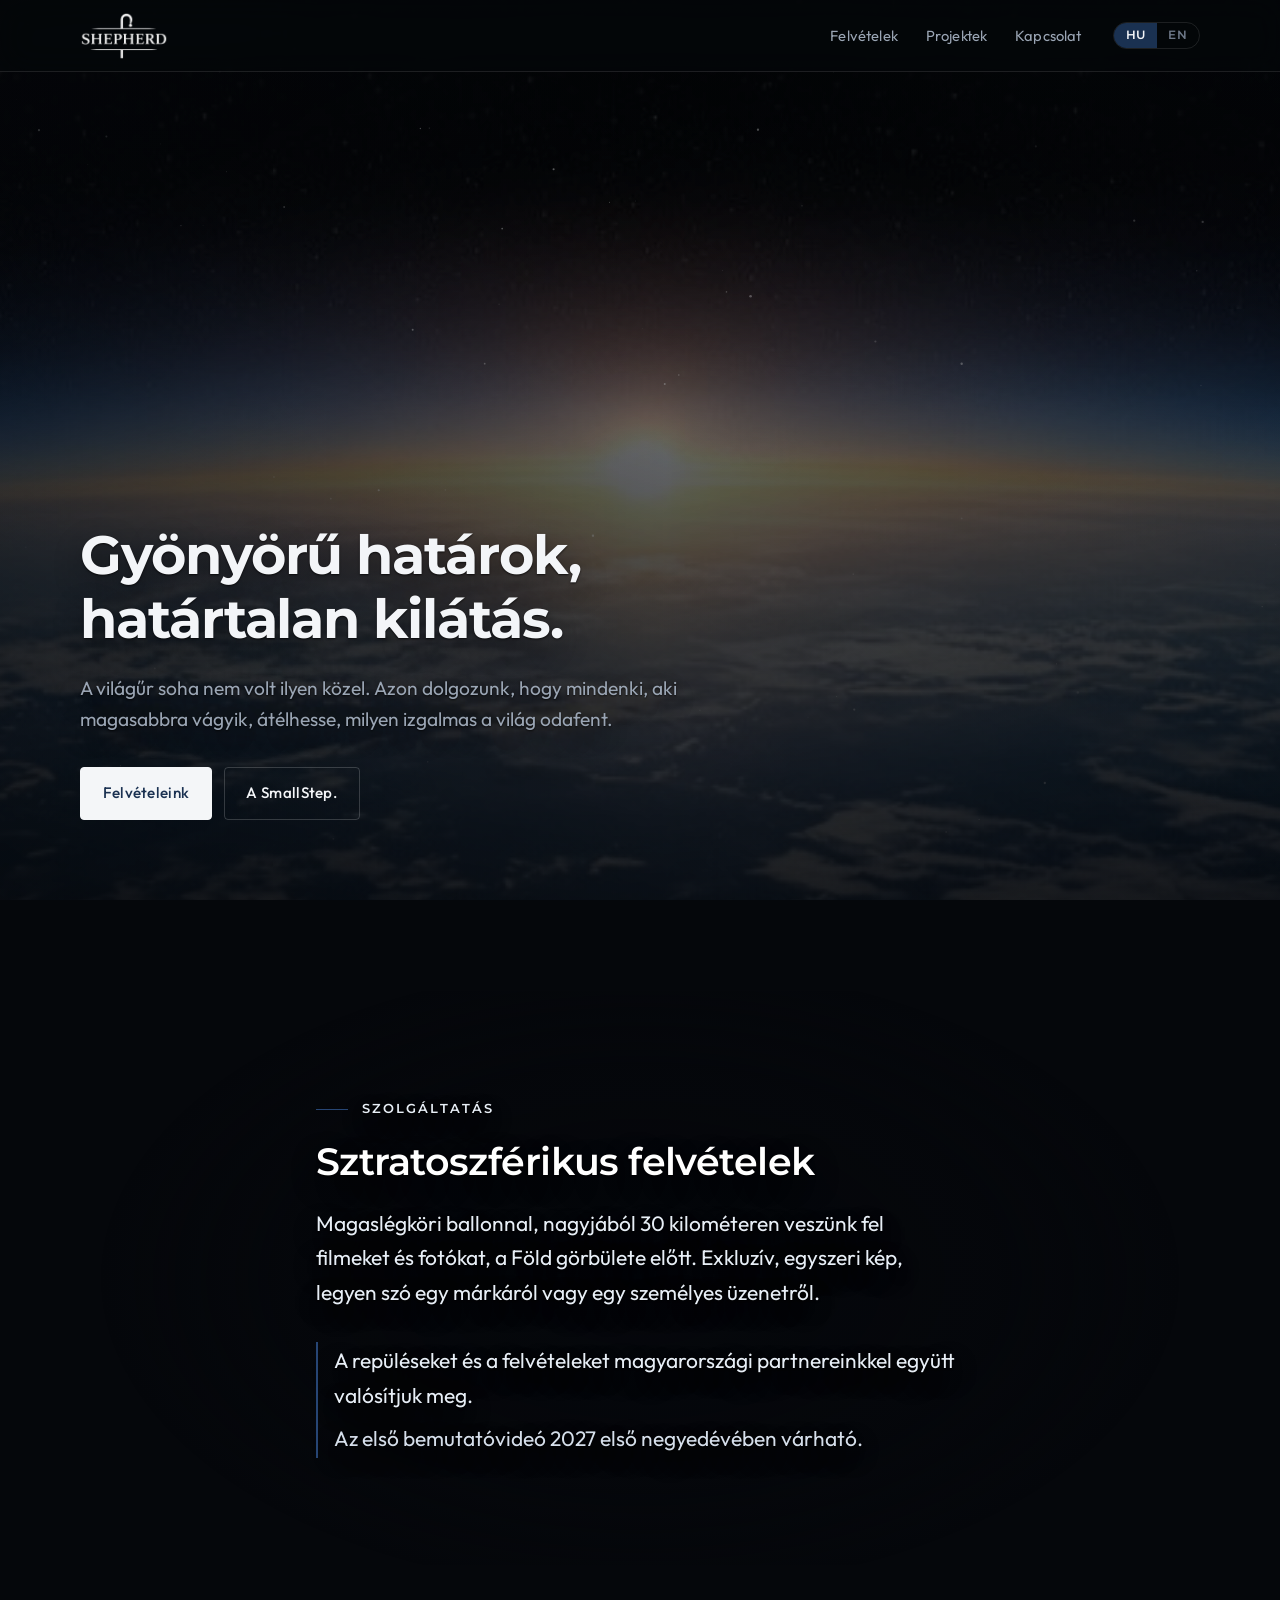
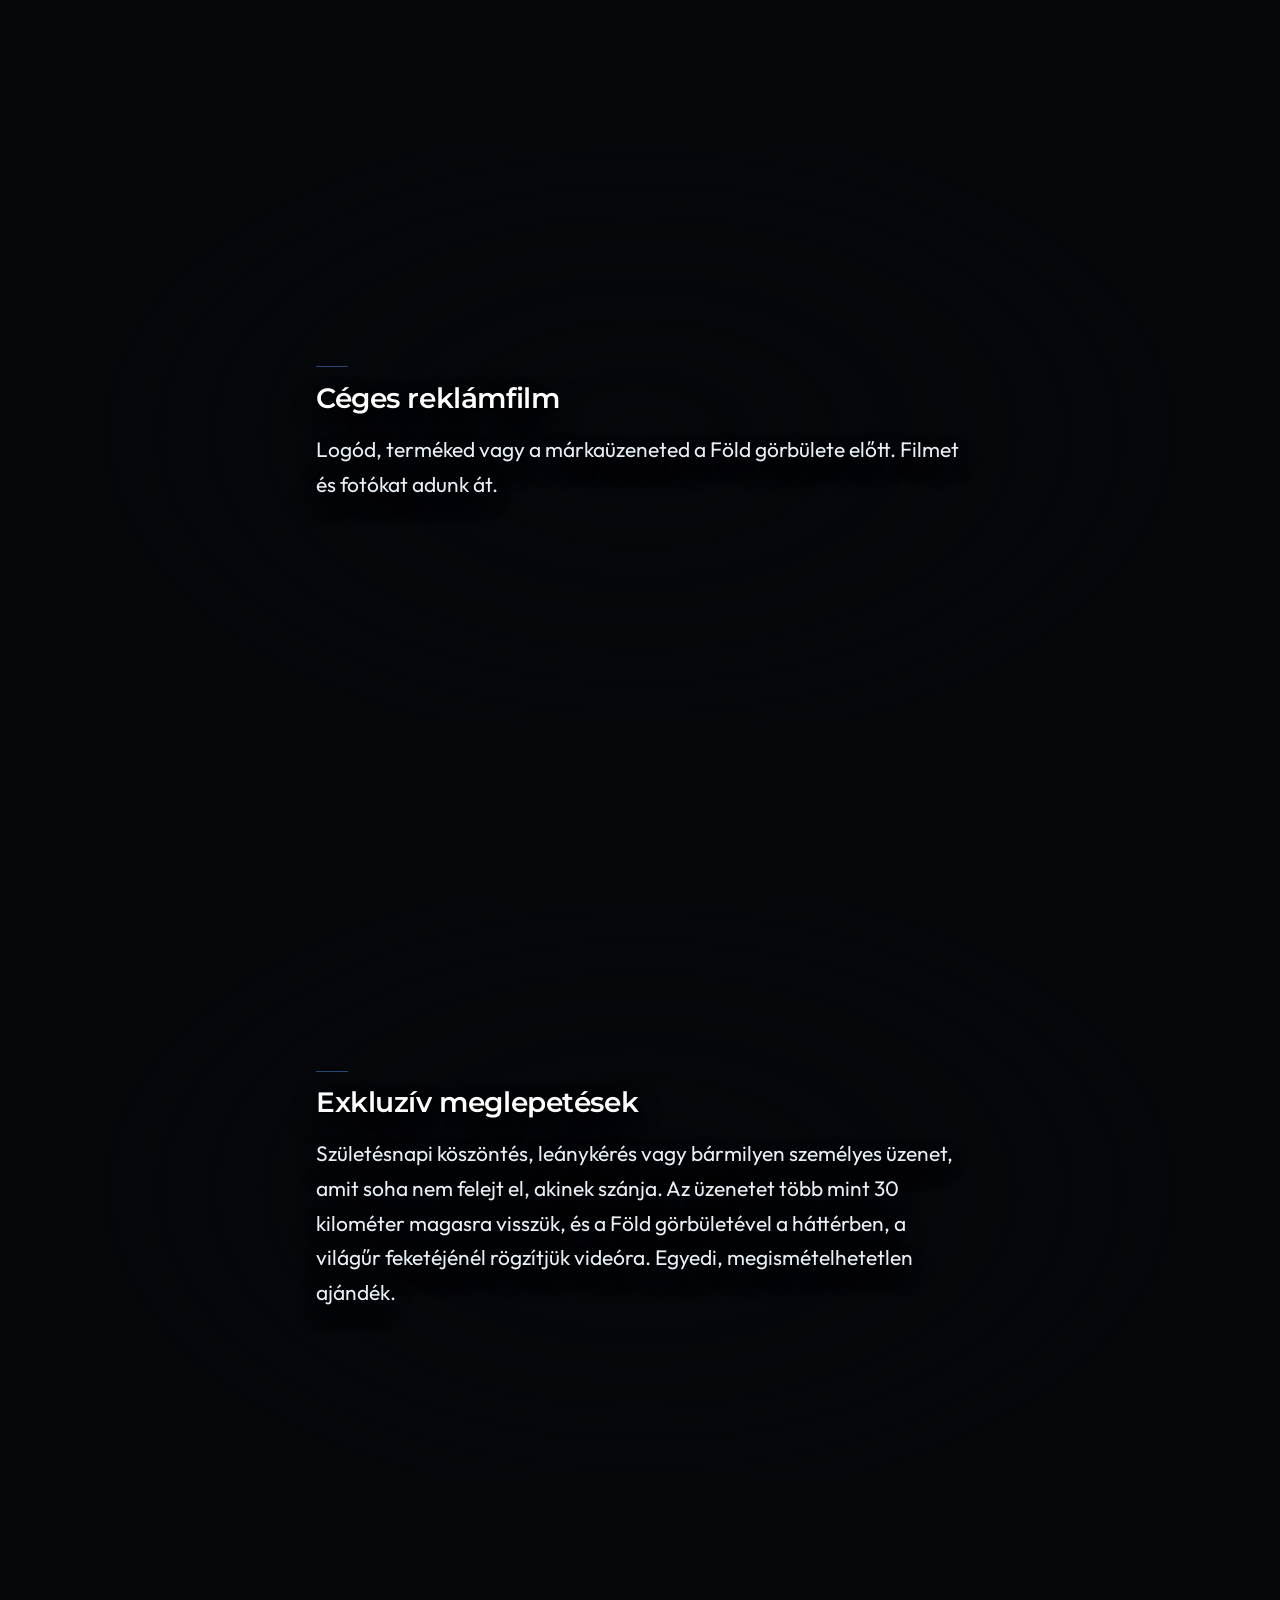
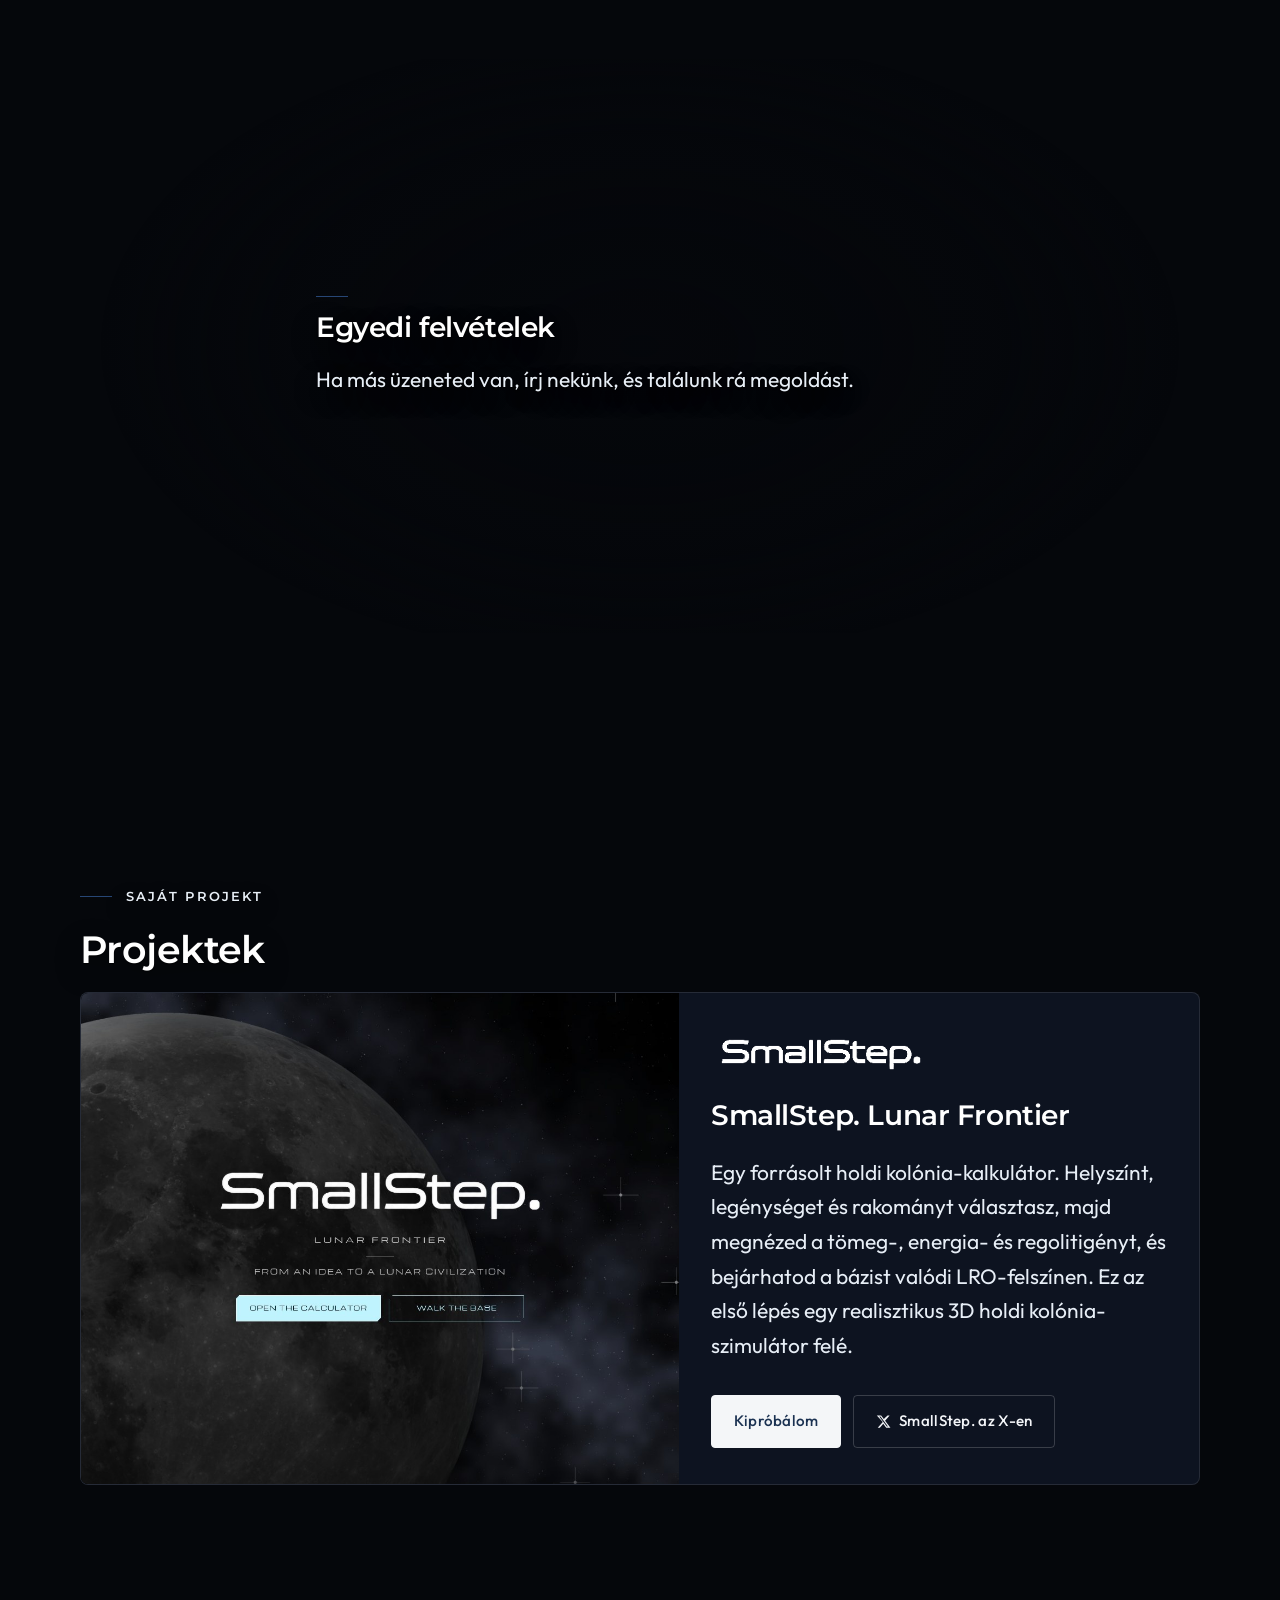
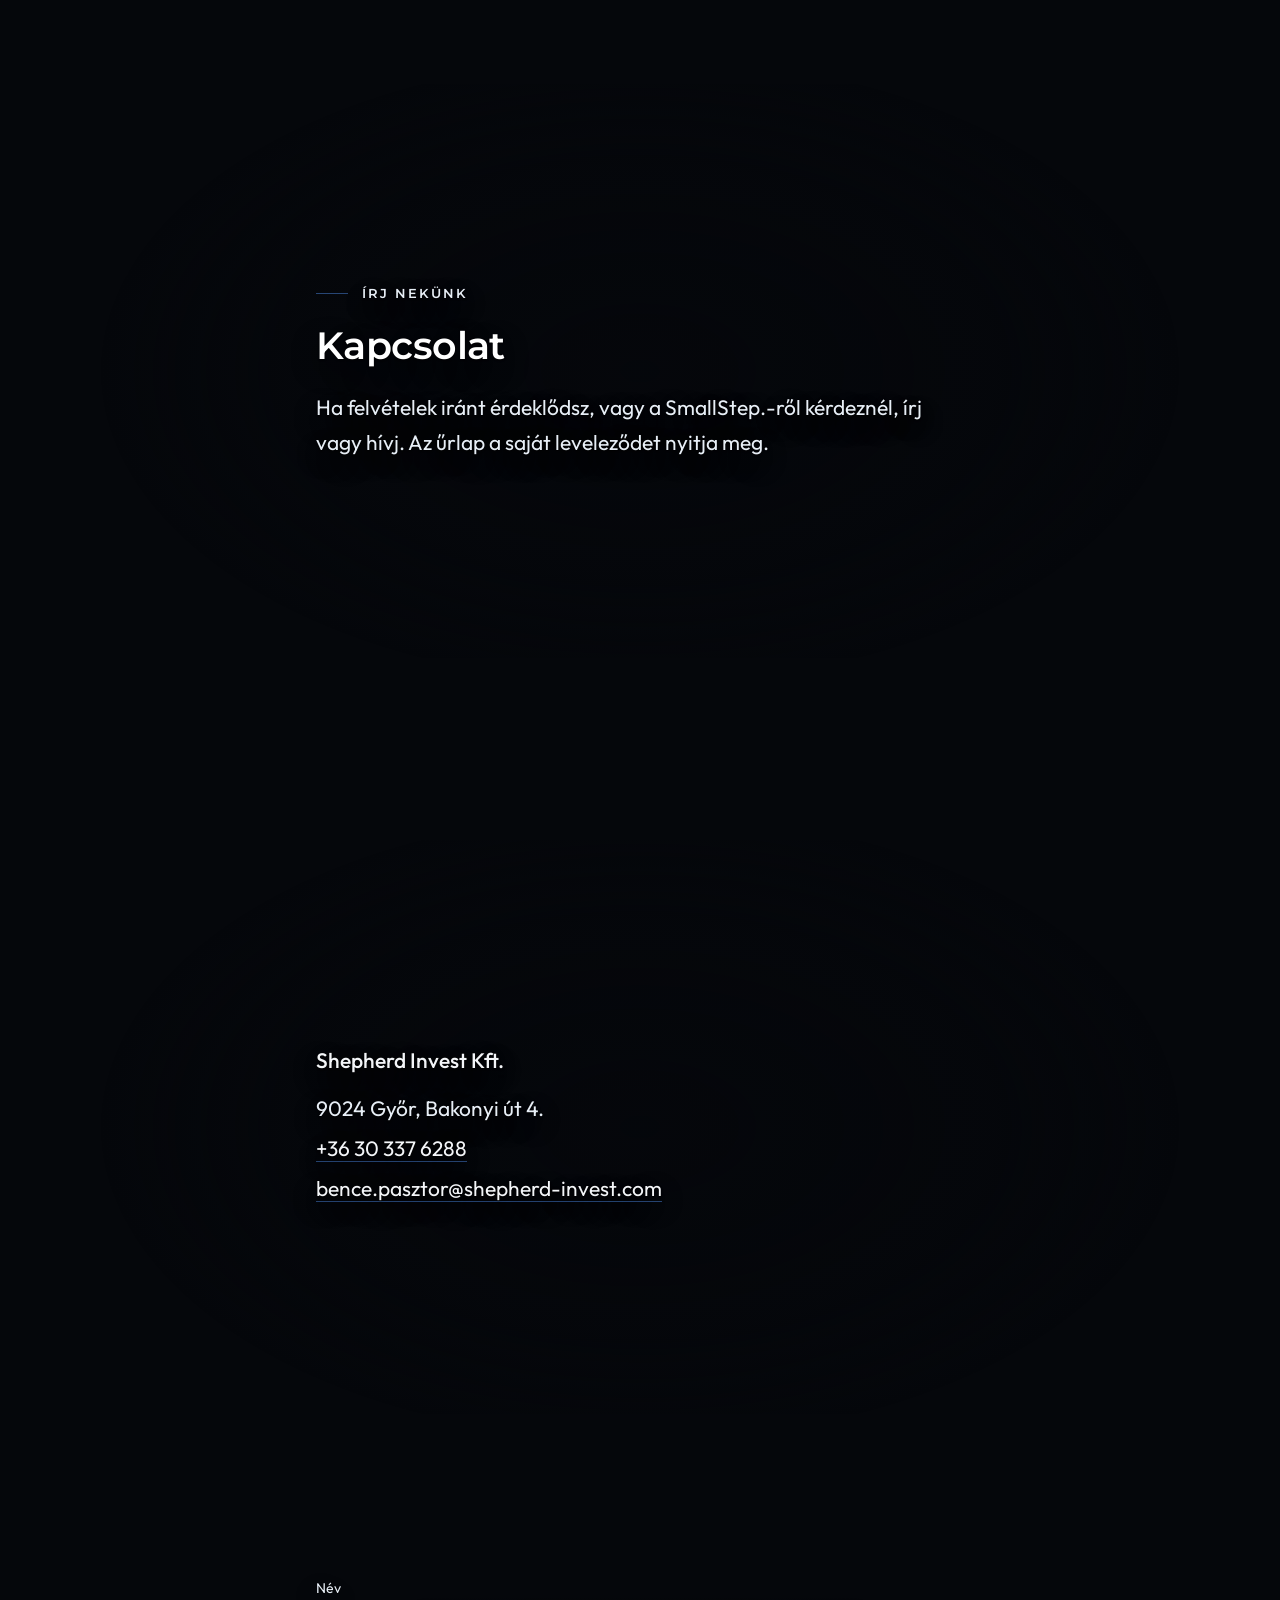
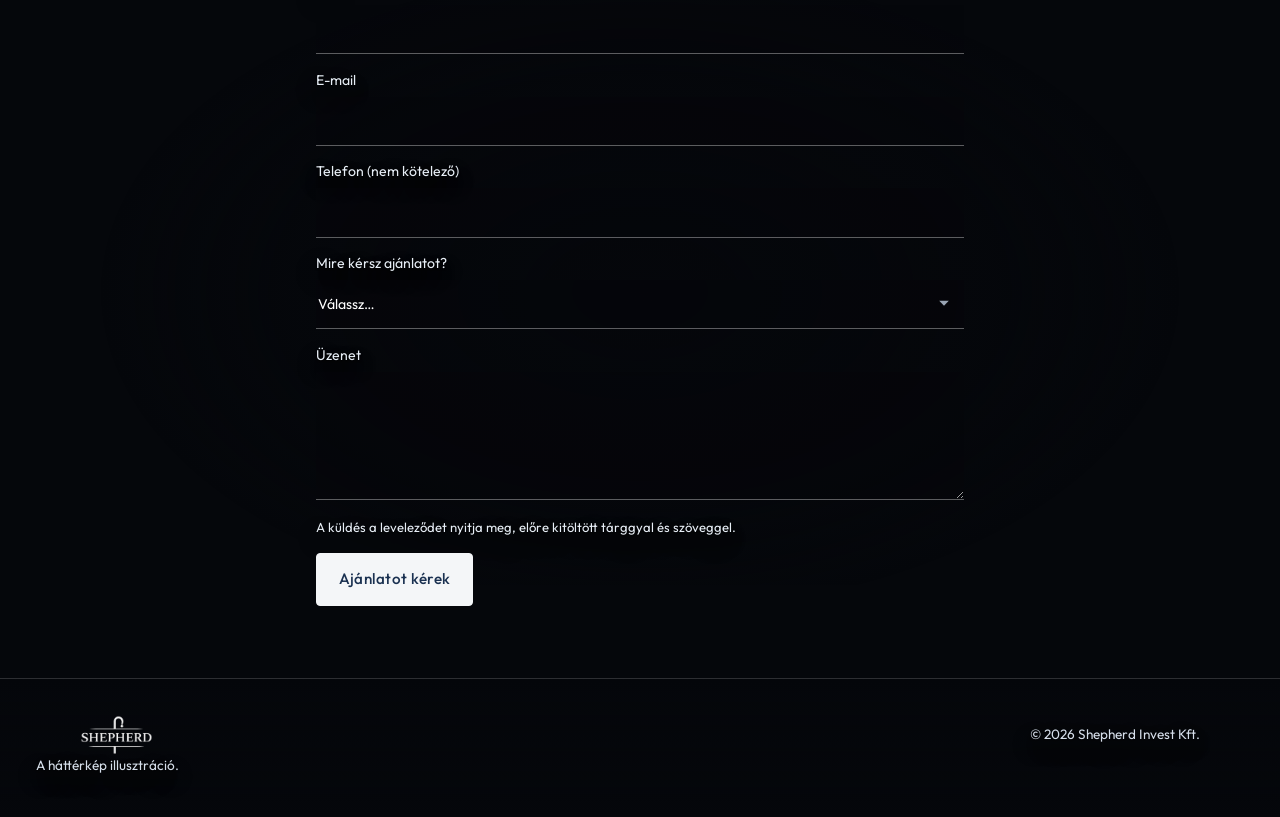
==== index.html @ 94419eb8 "Stack desktop sections as full-screen text blocks. Wide screens use one column, larger type, and a t" ====
<!DOCTYPE html>
<html lang="hu">
<head>
  <meta charset="utf-8">
  <meta name="viewport" content="width=device-width, initial-scale=1">
  <title>Shepherd Invest | Sztratoszférikus felvételek és holdi projektek</title>
  <meta name="description" content="A Shepherd Invest Kft. magyar cég Győrből. Exkluzív sztratoszférikus filmeket készítünk partnereinkkel, és a SmallStep. holdi kolónia-kalkulátoron dolgozunk.">
  <link rel="canonical" href="https://shepherd-invest.com/">
  <meta property="og:type" content="website">
  <meta property="og:url" content="https://shepherd-invest.com/">
  <meta property="og:title" content="Shepherd Invest | Sztratoszférikus felvételek és holdi projektek">
  <meta property="og:description" content="A Shepherd Invest Kft. magyar cég Győrből. Exkluzív sztratoszférikus filmeket készítünk partnereinkkel, és a SmallStep. holdi kolónia-kalkulátoron dolgozunk.">
  <meta property="og:image" content="https://shepherd-invest.com/assets/og.jpg">
  <meta property="og:locale" content="hu_HU">
  <meta name="twitter:card" content="summary_large_image">
  <meta name="twitter:title" content="Shepherd Invest | Sztratoszférikus felvételek és holdi projektek">
  <meta name="twitter:description" content="A Shepherd Invest Kft. magyar cég Győrből. Exkluzív sztratoszférikus filmeket készítünk partnereinkkel, és a SmallStep. holdi kolónia-kalkulátoron dolgozunk.">
  <meta name="twitter:image" content="https://shepherd-invest.com/assets/og.jpg">
  <meta name="theme-color" content="#05070b">
  <link rel="icon" href="/favicon.ico" sizes="any">
  <link rel="icon" type="image/png" href="/assets/favicon.png">
  <link rel="apple-touch-icon" href="/assets/apple-touch-icon.png">
  <link rel="preconnect" href="https://fonts.googleapis.com">
  <link rel="preconnect" href="https://fonts.gstatic.com" crossorigin>
  <link href="https://fonts.googleapis.com/css2?family=Montserrat:wght@600;700&family=Outfit:wght@300;400;500;600&display=swap" rel="stylesheet">
  <link rel="stylesheet" href="/css/style.css?v=20261113k">
</head>
<body>
  <div class="earth-bg" id="earthBg" aria-hidden="true">
    <img class="earth-photo" id="earthPhoto" src="/assets/hero.jpg" alt="" width="1280" height="720">
  </div>
  <canvas id="stars" aria-hidden="true"></canvas>

  <a class="skip" href="#main" data-i18n="nav.skip">Ugrás a tartalomra</a>

  <header class="header">
    <div class="header-inner">
      <a class="logo" href="#top">
        <img src="/assets/logo.png" width="767" height="419" alt="Shepherd">
      </a>
      <button class="nav-toggle" type="button" aria-expanded="false" data-i18n-aria="nav.menu" aria-label="Menü">
        <span></span><span></span><span></span>
      </button>
      <nav class="nav" aria-label="Primary">
        <a href="#filming" data-i18n="nav.filming">Felvételek</a>
        <a href="#projects" data-i18n="nav.projects">Projektek</a>
        <a href="#contact" data-i18n="nav.contact">Kapcsolat</a>
        <div class="lang" role="group" aria-label="Language">
          <button type="button" data-lang="hu" aria-pressed="true">HU</button>
          <button type="button" data-lang="en" aria-pressed="false">EN</button>
        </div>
      </nav>
    </div>
  </header>

  <main id="main">
    <section class="hero" id="top">
      <div class="wrap">
        <div class="hero-copy">
          <h1 data-i18n="hero.title">Gyönyörű határok, határtalan kilátás.</h1>
          <p class="lead" data-i18n="hero.lead">A világűr soha nem volt ilyen közel. Azon dolgozunk, hogy mindenki, aki magasabbra vágyik, átélhesse, milyen izgalmas a világ odafent.</p>
          <div class="btn-row">
            <a class="btn btn-primary" href="#filming" data-i18n="hero.cta1">Felvételeink</a>
            <a class="btn btn-ghost" href="#projects" data-i18n="hero.cta2">A SmallStep.</a>
          </div>
        </div>
      </div>
    </section>

    <section class="section" id="filming">
      <div class="wrap">
        <div class="reveal">
          <p class="kicker" data-i18n="film.kicker">Szolgáltatás</p>
          <h2 data-i18n="film.title">Sztratoszférikus felvételek</h2>
          <p class="lead" data-i18n="film.lead">Magaslégköri ballonnal, nagyjából 30 kilométeren veszünk fel filmeket és fotókat, a Föld görbülete előtt. Exkluzív, egyszeri kép, legyen szó egy márkáról vagy egy személyes üzenetről.</p>
          <div class="note">
            <p data-i18n="film.partners">A repüléseket és a felvételeket magyarországi partnereinkkel együtt valósítjuk meg.</p>
            <p class="muted" data-i18n="film.demo">Az első bemutatóvideó 2027 első negyedévében várható.</p>
          </div>
        </div>

        <div class="offers">
          <article class="card reveal">
            <h3 data-i18n="film.o1.t">Céges reklámfilm</h3>
            <p data-i18n="film.o1.x">Logód, terméked vagy a márkaüzeneted a Föld görbülete előtt. Filmet és fotókat adunk át.</p>
          </article>
          <article class="card reveal">
            <h3 data-i18n="film.o2.t">Exkluzív meglepetések</h3>
            <p data-i18n="film.o2.x">Születésnapi köszöntés, leánykérés vagy bármilyen személyes üzenet, amit soha nem felejt el, akinek szánja. Az üzenetet több mint 30 kilométer magasra visszük, és a Föld görbületével a háttérben, a világűr feketéjénél rögzítjük videóra. Egyedi, megismételhetetlen ajándék.</p>
          </article>
          <article class="card reveal">
            <h3 data-i18n="film.o3.t">Egyedi felvételek</h3>
            <p data-i18n="film.o3.x">Ha más üzeneted van, írj nekünk, és találunk rá megoldást.</p>
          </article>
        </div>
      </div>
    </section>

    <section class="section" id="projects">
      <div class="wrap">
        <div class="reveal">
          <p class="kicker" data-i18n="proj.kicker">Saját projekt</p>
          <h2 data-i18n="proj.title">Projektek</h2>
        </div>
        <article class="project reveal">
          <div class="project-shot">
            <img src="/assets/smallstep-shot.jpg" alt="SmallStep. Lunar Frontier" width="1440" height="900" loading="lazy">
          </div>
          <div class="project-body">
            <img class="project-mark" src="/assets/smallstep-mark.png" alt="SmallStep." width="400" height="400">
            <h3 data-i18n="proj.name">SmallStep. Lunar Frontier</h3>
            <p class="lead" data-i18n="proj.body">Egy forrásolt holdi kolónia-kalkulátor. Helyszínt, legénységet és rakományt választasz, majd megnézed a tömeg-, energia- és regolitigényt, és bejárhatod a bázist valódi LRO-felszínen. Ez az első lépés egy realisztikus 3D holdi kolónia-szimulátor felé.</p>
            <div class="btn-row">
              <a class="btn btn-primary" data-smallstep-url href="https://smallstep.shepherd-invest.com/start/" target="_blank" rel="noopener noreferrer" data-i18n="proj.cta">Kipróbálom</a>
              <a class="btn btn-ghost" data-smallstep-x href="https://x.com/SmallStepLunar" target="_blank" rel="noopener noreferrer">
                <svg class="icon" viewBox="0 0 24 24" aria-hidden="true"><path fill="currentColor" d="M18.244 2.25h3.308l-7.227 8.26 8.502 11.24H16.17l-4.714-6.231-5.401 6.231H2.744l7.995-9.14L1.254 2.25H8.08l4.253 5.622L18.244 2.25zm-1.161 17.52h1.833L7.084 4.126H5.117z"/></svg>
                <span data-i18n="proj.x">SmallStep. az X-en</span>
              </a>
            </div>
          </div>
        </article>
      </div>
    </section>

    <section class="section" id="contact">
      <div class="wrap">
        <div class="reveal">
          <p class="kicker" data-i18n="contact.kicker">Írj nekünk</p>
          <h2 data-i18n="contact.title">Kapcsolat</h2>
          <p class="lead" data-i18n="contact.lead">Ha felvételek iránt érdeklődsz, vagy a SmallStep.-ről kérdeznél, írj vagy hívj. Az űrlap a saját leveleződet nyitja meg.</p>
        </div>
        <div class="contact-grid">
          <div class="contact-details reveal">
            <p class="name">Shepherd Invest Kft.</p>
            <p>9024 Győr, Bakonyi út 4.</p>
            <p><a href="tel:+36303376288">+36 30 337 6288</a></p>
            <p><a href="mailto:bence.pasztor@shepherd-invest.com">bence.pasztor@shepherd-invest.com</a></p>
          </div>
          <form id="quote-form" class="reveal" novalidate>
            <div class="form-row">
              <label>
                <span data-i18n="form.name">Név</span>
                <input class="field" type="text" name="name" required maxlength="200" autocomplete="name">
              </label>
              <label>
                <span data-i18n="form.email">E-mail</span>
                <input class="field" type="email" name="email" required maxlength="255" autocomplete="email">
              </label>
            </div>
            <div class="form-row">
              <label>
                <span data-i18n="form.phone">Telefon (nem kötelező)</span>
                <input class="field" type="tel" name="phone" maxlength="50" autocomplete="tel">
              </label>
              <label>
                <span data-i18n="form.service">Mire kérsz ajánlatot?</span>
                <select name="service" required>
                  <option value="" data-i18n="form.select">Válassz…</option>
                  <option value="corporate" data-i18n="form.s.corporate">Céges reklámfilm</option>
                  <option value="surprise" data-i18n="form.s.surprise">Exkluzív meglepetés</option>
                  <option value="other" data-i18n="form.s.other">Egyéb</option>
                </select>
              </label>
            </div>
            <label>
              <span data-i18n="form.message">Üzenet</span>
              <textarea name="message" required maxlength="5000"></textarea>
            </label>
            <p class="form-hint" data-i18n="form.hint">A küldés a leveleződet nyitja meg, előre kitöltött tárggyal és szöveggel.</p>
            <p id="form-error" class="form-hint" hidden style="color:#e8b4b4"></p>
            <div>
              <button class="btn btn-primary" type="submit" data-i18n="form.send">Ajánlatot kérek</button>
            </div>
          </form>
        </div>
      </div>
    </section>
  </main>

  <footer class="footer">
    <div class="wrap footer-inner">
      <a class="logo" href="#top">
        <img src="/assets/logo.png" width="767" height="419" alt="Shepherd">
      </a>
      <p data-i18n="foot.copy">© 2026 Shepherd Invest Kft.</p>
    </div>
    <p class="footer-credit" data-i18n="foot.illu">A háttérkép illusztráció.</p>
  </footer>

  <script src="/js/main.js?v=20261113k"></script>
</body>
</html>
---- css/style.css ----
/* Shepherd Invest Kft. site styles. Brand navy #1a3151. */

:root {
  --bg: #05070b;
  --bg-2: #0a0f18;
  --bg-card: #0d1320;
  --navy: #1a3151;
  --navy-lift: #274675;
  --navy-soft: rgba(26, 49, 81, 0.55);
  --text: #f3f5f8;
  --muted: #9aa5b4;
  --faint: #6d7888;
  --line: rgba(255, 255, 255, 0.1);
  --line-strong: rgba(255, 255, 255, 0.18);
  --cream: #f4f6f8;
  --font-display: "Montserrat", system-ui, sans-serif;
  --font-body: "Outfit", system-ui, sans-serif;
  --max: 1120px;
  --pad: clamp(1.25rem, 4vw, 2.25rem);
  --radius: 6px;
  --header-h: 4.5rem;
}

*,
*::before,
*::after { box-sizing: border-box; }

html {
  scroll-behavior: smooth;
  background: var(--bg);
}

html, body {
  margin: 0;
  padding: 0;
  max-width: 100%;
  overflow-x: hidden;
}

body {
  font-family: var(--font-body);
  font-weight: 400;
  color: var(--text);
  background: var(--bg);
  line-height: 1.6;
  min-height: 100vh;
  -webkit-font-smoothing: antialiased;
}

img { max-width: 100%; height: auto; display: block; }
button, input, select, textarea { font: inherit; color: inherit; }
a { color: inherit; }

#stars {
  position: fixed;
  inset: 0;
  width: 100%;
  height: 100%;
  z-index: 1;
  pointer-events: none;
}

/* Fixed Earth behind the whole page. Not background-attachment (broken on iOS). */
.earth-bg {
  position: fixed;
  z-index: 0;
  left: 0;
  top: 0;
  width: 100%;
  height: 100vh;
  height: 100lvh;
  overflow: hidden;
  pointer-events: none;
  background: var(--bg);
}
.earth-bg::after {
  content: "";
  position: absolute;
  inset: 0;
  background: rgba(5, 7, 11, 0.36);
  pointer-events: none;
}
.earth-photo {
  position: absolute;
  width: 280%;
  height: 210%;
  left: -90%;
  top: -45%;
  max-width: none;
  object-fit: cover;
  object-position: 50% 40%;
  transform-origin: 50% 140%;
  will-change: transform, opacity;
}
@media (orientation: portrait) {
  .earth-photo {
    width: 460%;
    height: 230%;
    left: -180%;
    top: -48%;
  }
}

.skip {
  position: absolute;
  left: 1rem;
  top: -4rem;
  z-index: 80;
  background: var(--cream);
  color: var(--navy);
  padding: 0.5rem 0.9rem;
  border-radius: 4px;
  text-decoration: none;
  font-weight: 500;
}
.skip:focus { top: 1rem; }

/* ---------- Header ---------- */

.header {
  position: fixed;
  inset: 0 0 auto 0;
  z-index: 40;
  height: var(--header-h);
  display: flex;
  align-items: center;
  backdrop-filter: blur(16px);
  -webkit-backdrop-filter: blur(16px);
  background: rgba(5, 7, 11, 0.72);
  border-bottom: 1px solid var(--line);
}

.header-inner {
  width: 100%;
  max-width: calc(var(--max) + 2 * var(--pad));
  margin: 0 auto;
  padding: 0 var(--pad);
  display: flex;
  align-items: center;
  justify-content: space-between;
  gap: 1rem;
}

.logo {
  display: flex;
  align-items: center;
  flex-shrink: 0;
}
.logo img {
  height: 48px;
  width: auto;
}

.nav-toggle {
  display: none;
  width: 42px;
  height: 42px;
  border: 1px solid var(--line);
  background: transparent;
  border-radius: 4px;
  cursor: pointer;
  align-items: center;
  justify-content: center;
  flex-direction: column;
  gap: 5px;
  padding: 0;
}
.nav-toggle span {
  display: block;
  width: 18px;
  height: 1.5px;
  background: var(--text);
  transition: transform 0.2s, opacity 0.2s;
}
.nav-toggle[aria-expanded="true"] span:nth-child(1) { transform: translateY(6.5px) rotate(45deg); }
.nav-toggle[aria-expanded="true"] span:nth-child(2) { opacity: 0; }
.nav-toggle[aria-expanded="true"] span:nth-child(3) { transform: translateY(-6.5px) rotate(-45deg); }

.nav {
  display: flex;
  align-items: center;
  gap: 1.75rem;
}

.nav a {
  text-decoration: none;
  font-size: 0.92rem;
  font-weight: 400;
  color: var(--muted);
  letter-spacing: 0.01em;
  transition: color 0.15s;
}
.nav a:hover,
.nav a:focus-visible { color: var(--text); }

.lang {
  display: inline-flex;
  border: 1px solid var(--line);
  border-radius: 999px;
  overflow: hidden;
  margin-left: 0.25rem;
}
.lang button {
  appearance: none;
  border: 0;
  background: transparent;
  color: var(--faint);
  padding: 0.28rem 0.7rem;
  font-size: 0.72rem;
  font-family: var(--font-display);
  font-weight: 600;
  letter-spacing: 0.06em;
  cursor: pointer;
  line-height: 1.4;
}
.lang button[aria-pressed="true"] {
  background: var(--navy);
  color: var(--text);
}
.lang button:hover { color: var(--text); }

/* ---------- Layout ---------- */

main { position: relative; z-index: 2; background: transparent; }

.wrap {
  width: 100%;
  max-width: calc(var(--max) + 2 * var(--pad));
  margin: 0 auto;
  padding: 0 var(--pad);
}

.section {
  position: relative;
  padding: clamp(4.5rem, 10vw, 7.5rem) 0;
  background: transparent;
  color: #eef3f8;
}
.section .wrap,
.notfound .wrap {
  position: relative;
  z-index: 1;
}
.section::before,
.notfound::before {
  content: "";
  position: absolute;
  z-index: 0;
  left: -40vw;
  right: -40vw;
  top: -1rem;
  bottom: -1rem;
  pointer-events: none;
  background: radial-gradient(ellipse 55% 70% at 50% 48%, rgba(5, 7, 11, 0.78) 0%, rgba(5, 7, 11, 0.5) 46%, rgba(5, 7, 11, 0.16) 70%, rgba(5, 7, 11, 0) 82%);
}
.section h2,
.section h3,
.notfound h1 {
  color: #fff;
}
.section p,
.section .lead,
.section li,
.notfound p {
  color: #e7eef6;
}
.section,
.notfound,
.footer,
.hero-copy {
  text-shadow: 0 1px 2px rgba(0, 0, 0, 0.72), 0 10px 28px rgba(0, 0, 0, 0.45);
}
.btn,
input,
select,
textarea {
  text-shadow: none;
}

.kicker {
  font-family: var(--font-display);
  font-weight: 600;
  font-size: 0.72rem;
  letter-spacing: 0.16em;
  text-transform: uppercase;
  color: #c5d0de;
  margin: 0 0 1rem;
  display: flex;
  align-items: center;
  gap: 0.85rem;
}
.kicker::before {
  content: "";
  width: 2rem;
  height: 1px;
  background: var(--navy-lift);
  flex-shrink: 0;
}

h1, h2, h3 {
  font-family: var(--font-display);
  font-weight: 600;
  line-height: 1.2;
  letter-spacing: -0.015em;
  margin: 0;
}

h1 {
  font-size: clamp(1.7rem, 4.6vw, 3.35rem);
  line-height: 1.2;
}
.hero h1 {
  font-weight: 700;
  font-size: clamp(1.85rem, 4.4vw, 3.35rem);
  letter-spacing: -0.02em;
}

h2 {
  font-size: clamp(1.25rem, 2.8vw, 1.9rem);
}

h3 {
  font-size: 1.2rem;
  line-height: 1.35;
}

.lead {
  font-size: clamp(1.05rem, 1.6vw, 1.2rem);
  color: var(--muted);
  max-width: 40rem;
  margin: 1.1rem 0 0;
}

/* ---------- Buttons ---------- */

.btn-row {
  display: flex;
  flex-wrap: wrap;
  gap: 0.75rem;
  margin-top: 2rem;
}

.btn {
  display: inline-flex;
  align-items: center;
  justify-content: center;
  gap: 0.5rem;
  text-decoration: none;
  border-radius: 4px;
  padding: 0.85rem 1.35rem;
  font-size: 0.95rem;
  font-weight: 500;
  letter-spacing: 0.02em;
  border: 1px solid transparent;
  cursor: pointer;
  transition: background 0.15s, border-color 0.15s, color 0.15s, transform 0.15s;
}
.btn:active { transform: translateY(1px); }

.btn-primary {
  background: var(--cream);
  color: var(--navy);
  border-color: var(--cream);
}
.btn-primary:hover,
.btn-primary:focus-visible { background: #fff; }

.btn-ghost {
  background: transparent;
  color: var(--text);
  border-color: var(--line-strong);
}
.btn-ghost:hover,
.btn-ghost:focus-visible {
  border-color: #fff;
  background: rgba(255, 255, 255, 0.04);
}

.btn .icon {
  width: 0.95rem;
  height: 0.95rem;
  display: block;
}

/* ---------- Hero ---------- */

.hero {
  position: relative;
  min-height: 100svh;
  display: flex;
  align-items: flex-end;
  padding: calc(var(--header-h) + 2rem) 0 5rem;
  overflow: hidden;
  background: transparent;
}
.hero::before {
  content: "";
  position: absolute;
  inset: 0;
  z-index: 0;
  pointer-events: none;
  background:
    linear-gradient(180deg, rgba(5, 7, 11, 0.42) 0%, rgba(5, 7, 11, 0.12) 28%, rgba(5, 7, 11, 0.5) 62%, rgba(5, 7, 11, 0.82) 100%),
    linear-gradient(90deg, rgba(5, 7, 11, 0.5) 0%, rgba(5, 7, 11, 0.08) 52%, rgba(5, 7, 11, 0.32) 100%);
}

.hero .wrap { position: relative; z-index: 1; }

.hero-copy { max-width: 38rem; }

/* ---------- Callout / notes ---------- */

.note {
  margin: 2rem 0 0;
  padding: 0.1rem 0 0.1rem 1rem;
  border-left: 2px solid var(--navy-lift);
  background: none;
  color: #e7eef6;
  max-width: 42rem;
}
.note p { margin: 0; }
.note p + p { margin-top: 0.55rem; }
.note .muted { color: var(--muted); }

/* ---------- Offer cards ---------- */

.offers {
  display: grid;
  grid-template-columns: repeat(3, 1fr);
  gap: 2.25rem 2.5rem;
  margin-top: 3rem;
}

.card {
  background: none;
  border: 0;
  border-radius: 0;
  box-shadow: none;
  padding: 0;
  min-height: 0;
}
.card h3 {
  margin-bottom: 0.65rem;
  color: #fff;
}
.card h3::before {
  content: "";
  display: block;
  width: 2rem;
  height: 1px;
  background: var(--navy-lift);
  margin-bottom: 0.85rem;
}
.card p {
  margin: 0;
  color: #e7eef6;
  font-size: 0.98rem;
}

/* ---------- Projects ---------- */

.project {
  display: grid;
  grid-template-columns: 1.15fr 1fr;
  gap: 0;
  align-items: stretch;
  margin-top: 2.25rem;
  background: var(--bg-card);
  border: 1px solid var(--line);
  border-radius: 8px;
  overflow: hidden;
  padding: 0;
  text-shadow: none;
}

.project-shot {
  position: relative;
  min-height: 320px;
  background: #000;
}
.project-shot img {
  position: absolute;
  inset: 0;
  width: 100%;
  height: 100%;
  object-fit: cover;
  object-position: center;
  min-height: 0;
}

.project-body {
  padding: 2.25rem 2rem;
}
.project-mark {
  width: 220px;
  max-width: 70%;
  height: auto;
  margin: 0 0 1.15rem;
}

/* ---------- About ---------- */

.about-grid {
  display: grid;
  grid-template-columns: 1.3fr 0.9fr;
  gap: 3rem;
  align-items: start;
}

.about-panel {
  border: 1px solid var(--line);
  background: var(--bg-card);
  border-radius: var(--radius);
  padding: 1.75rem 1.5rem;
}
.about-panel .logo-block {
  margin-bottom: 1.25rem;
}
.about-panel .logo-block img {
  height: 72px;
  width: auto;
}
.about-panel dl { margin: 0; }
.about-panel dt {
  font-size: 0.75rem;
  letter-spacing: 0.08em;
  text-transform: uppercase;
  color: var(--faint);
  margin: 0.9rem 0 0.15rem;
}
.about-panel dt:first-of-type { margin-top: 0; }
.about-panel dd {
  margin: 0;
  color: var(--text);
}
.about-panel a {
  color: var(--text);
  text-decoration: none;
  border-bottom: 1px solid var(--navy-lift);
}
.about-panel a:hover { border-bottom-color: var(--text); }

/* ---------- Contact / form ---------- */

.contact-grid {
  display: grid;
  grid-template-columns: 0.85fr 1.15fr;
  gap: 3rem;
  align-items: start;
  margin-top: 2rem;
}

.contact-details p { margin: 0 0 0.35rem; color: #e7eef6; }
.contact-details a {
  color: var(--text);
  text-decoration: none;
  border-bottom: 1px solid var(--navy-lift);
}
.contact-details a:hover { border-bottom-color: var(--text); }
.contact-details .name {
  color: var(--text);
  font-weight: 500;
  margin-bottom: 0.8rem;
}

form {
  display: grid;
  gap: 0.9rem;
  background: none;
  border: 0;
  border-radius: 0;
  box-shadow: none;
  padding: 0;
}

label {
  display: grid;
  gap: 0.35rem;
  font-size: 0.88rem;
  color: #e7eef6;
}

.field,
select,
textarea {
  width: 100%;
  appearance: none;
  -webkit-appearance: none;
  background: rgba(5, 7, 11, 0.42);
  border: 0;
  border-bottom: 1px solid rgba(255, 255, 255, 0.35);
  border-radius: 0;
  padding: 0.8rem 0.15rem;
  color: #fff;
  outline: none;
}
select {
  background-image: url("data:image/svg+xml;utf8,<svg xmlns='http://www.w3.org/2000/svg' width='12' height='8' viewBox='0 0 12 8'><path fill='%239aa5b4' d='M1.2.8 6 5.8 10.8.8'/></svg>");
  background-repeat: no-repeat;
  background-position: right 0.85rem center;
  padding-right: 2.2rem;
}
.field:focus,
select:focus,
textarea:focus {
  border-color: var(--navy-lift);
  box-shadow: 0 0 0 3px rgba(26, 49, 81, 0.45);
}
textarea { resize: vertical; min-height: 8rem; }

.form-row {
  display: grid;
  grid-template-columns: 1fr 1fr;
  gap: 0.9rem;
}

.form-hint {
  margin: 0.2rem 0 0;
  font-size: 0.82rem;
  color: #d5deea;
}

/* ---------- Footer ---------- */

.footer {
  position: relative;
  z-index: 2;
  border-top: 1px solid rgba(255, 255, 255, 0.16);
  padding: 2.25rem 0 2.5rem;
  background: linear-gradient(180deg, rgba(5, 7, 11, 0) 0%, rgba(5, 7, 11, 0.55) 100%);
}
.footer-inner {
  display: flex;
  align-items: center;
  justify-content: space-between;
  gap: 1rem;
  flex-wrap: wrap;
}
.footer img { height: 40px; width: auto; }
.footer p {
  margin: 0;
  color: #d5deea;
  font-size: 0.85rem;
}
.footer-credit {
  width: 100%;
  max-width: calc(var(--max) + 2 * var(--pad));
  margin: 0.85rem auto 0;
  padding: 0 var(--pad);
  font-size: 0.75rem;
  color: #9aa8b8;
}

/* ---------- 404 ---------- */

.notfound {
  position: relative;
  min-height: 100svh;
  display: flex;
  align-items: center;
  padding: calc(var(--header-h) + 3rem) 0 4rem;
  background: transparent;
}
.notfound h1 { margin-bottom: 0.8rem; }

/* ---------- Reveal ---------- */

.reveal {
  opacity: 0;
  transform: translateY(22px);
  transition: opacity 0.7s ease, transform 0.7s ease;
}
.reveal.is-in { opacity: 1; transform: none; }

@media (prefers-reduced-motion: reduce) {
  html { scroll-behavior: auto; }
  .reveal { opacity: 1; transform: none; transition: none; }
  .earth-photo {
    transform: none !important;
    opacity: 1 !important;
  }
}

/* ---------- Focus ---------- */

:focus-visible {
  outline: 2px solid #c5d0de;
  outline-offset: 3px;
}
.lang button:focus-visible,
.nav-toggle:focus-visible { outline-offset: 2px; }

/* ---------- Responsive ---------- */

@media (max-width: 900px) {
  .logo img { height: 42px; }

  .nav-toggle { display: inline-flex; }

  .nav {
    display: none;
    position: absolute;
    top: var(--header-h);
    left: 0;
    right: 0;
    flex-direction: column;
    align-items: flex-start;
    gap: 0;
    background: rgba(5, 7, 11, 0.96);
    border-bottom: 1px solid var(--line);
    padding: 0.5rem var(--pad) 1.1rem;
  }
  .header.is-open .nav { display: flex; }
  .nav a {
    display: block;
    width: 100%;
    padding: 0.7rem 0;
    border-bottom: 1px solid var(--line);
  }
  .lang { margin: 0.9rem 0 0.2rem; }

  .offers,
  .project,
  .about-grid,
  .contact-grid,
  .form-row {
    grid-template-columns: 1fr;
  }

  .project-body { padding: 1.5rem var(--pad) 1.75rem; }
  .project-shot img { min-height: 200px; }

  .hero { min-height: 100svh; padding-bottom: 4.25rem; }
}

@media (max-width: 520px) {
  h1 { letter-spacing: 0.02em; }
  .offers { grid-template-columns: 1fr; }
}

/* Desktop and tablet: one large block per screen. Phones stay as they are. */
@media (min-width: 768px) {
  #filming .wrap,
  #contact .wrap {
    max-width: 45rem;
  }

  .section { padding: 0; }
  .section::before { content: none; }

  .offers {
    grid-template-columns: 1fr;
    gap: 0;
    margin-top: 0;
  }

  .contact-grid,
  .form-row {
    grid-template-columns: 1fr;
  }
  .contact-grid {
    margin-top: 0;
    gap: 0;
  }

  #filming .wrap > .reveal,
  .card,
  #contact .wrap > .reveal,
  .contact-details,
  #quote-form {
    position: relative;
    min-height: 84vh;
    padding: 4.5rem 0;
    box-sizing: border-box;
  }
  #filming .wrap > .reveal,
  .card,
  #contact .wrap > .reveal,
  .contact-details {
    display: flex;
    flex-direction: column;
    justify-content: center;
  }
  #quote-form {
    display: grid;
    align-content: center;
  }

  #filming .wrap > .reveal::before,
  .card::before,
  #contact .wrap > .reveal::before,
  .contact-details::before,
  #quote-form::before {
    content: "";
    position: absolute;
    z-index: -1;
    left: -35vw;
    right: -35vw;
    top: 12%;
    bottom: 12%;
    pointer-events: none;
    background: radial-gradient(ellipse 46% 72% at 50% 50%, rgba(5, 7, 11, 0.82) 0%, rgba(5, 7, 11, 0.5) 50%, rgba(5, 7, 11, 0) 76%);
  }

  #projects .wrap > .reveal:not(.project) {
    padding-top: 18vh;
    margin-bottom: 1.25rem;
  }
  .project { margin-top: 0; margin-bottom: 12vh; }

  .section h2 {
    font-size: clamp(2.15rem, 3vw, 3rem);
    line-height: 1.15;
  }
  .section h3 {
    font-size: clamp(1.75rem, 2.2vw, 2.5rem);
    line-height: 1.25;
  }
  .section .lead,
  .card p,
  .note,
  .note p,
  .contact-details p {
    font-size: 1.3125rem;
    line-height: 1.65;
  }
  .note .muted { color: #d5deea; }
  .kicker { font-size: 0.84rem; margin-bottom: 1.25rem; }
  .card h3 { margin-bottom: 1rem; }
  .lead { margin-top: 1.35rem; }
}
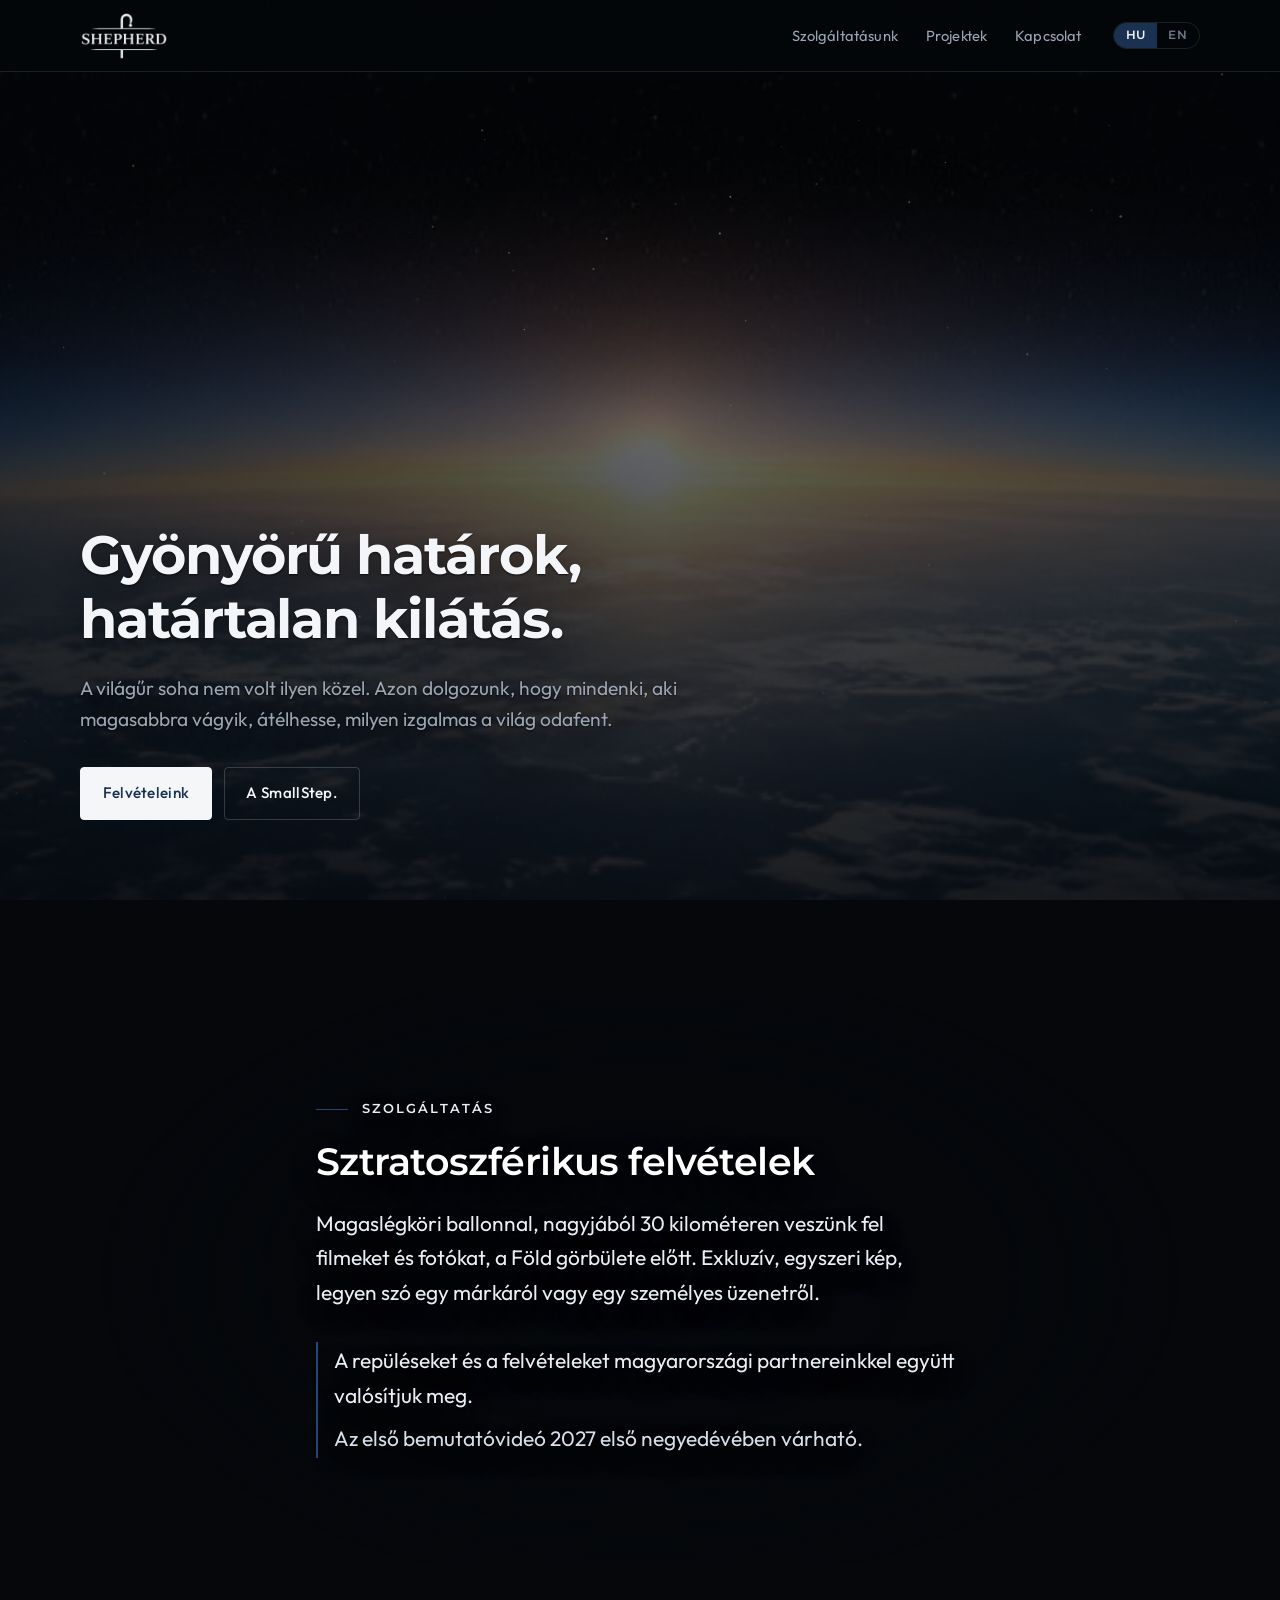
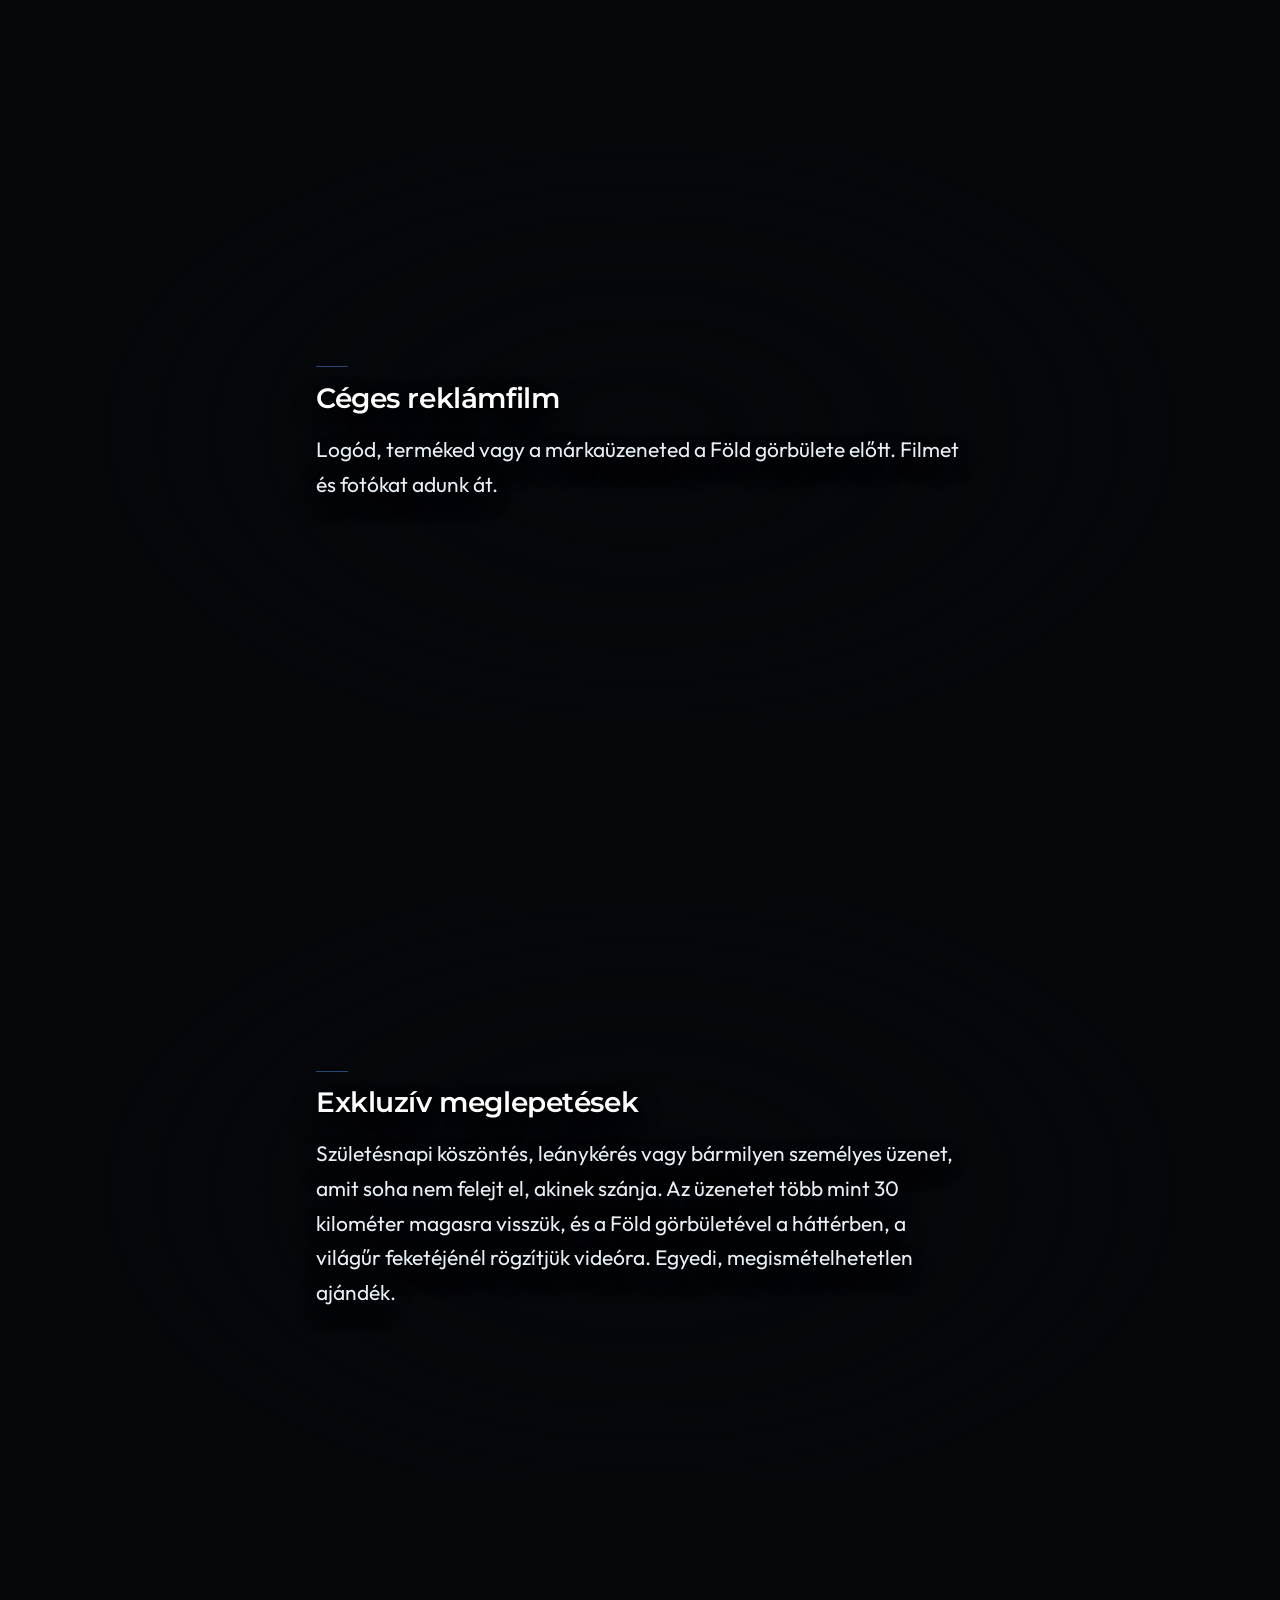
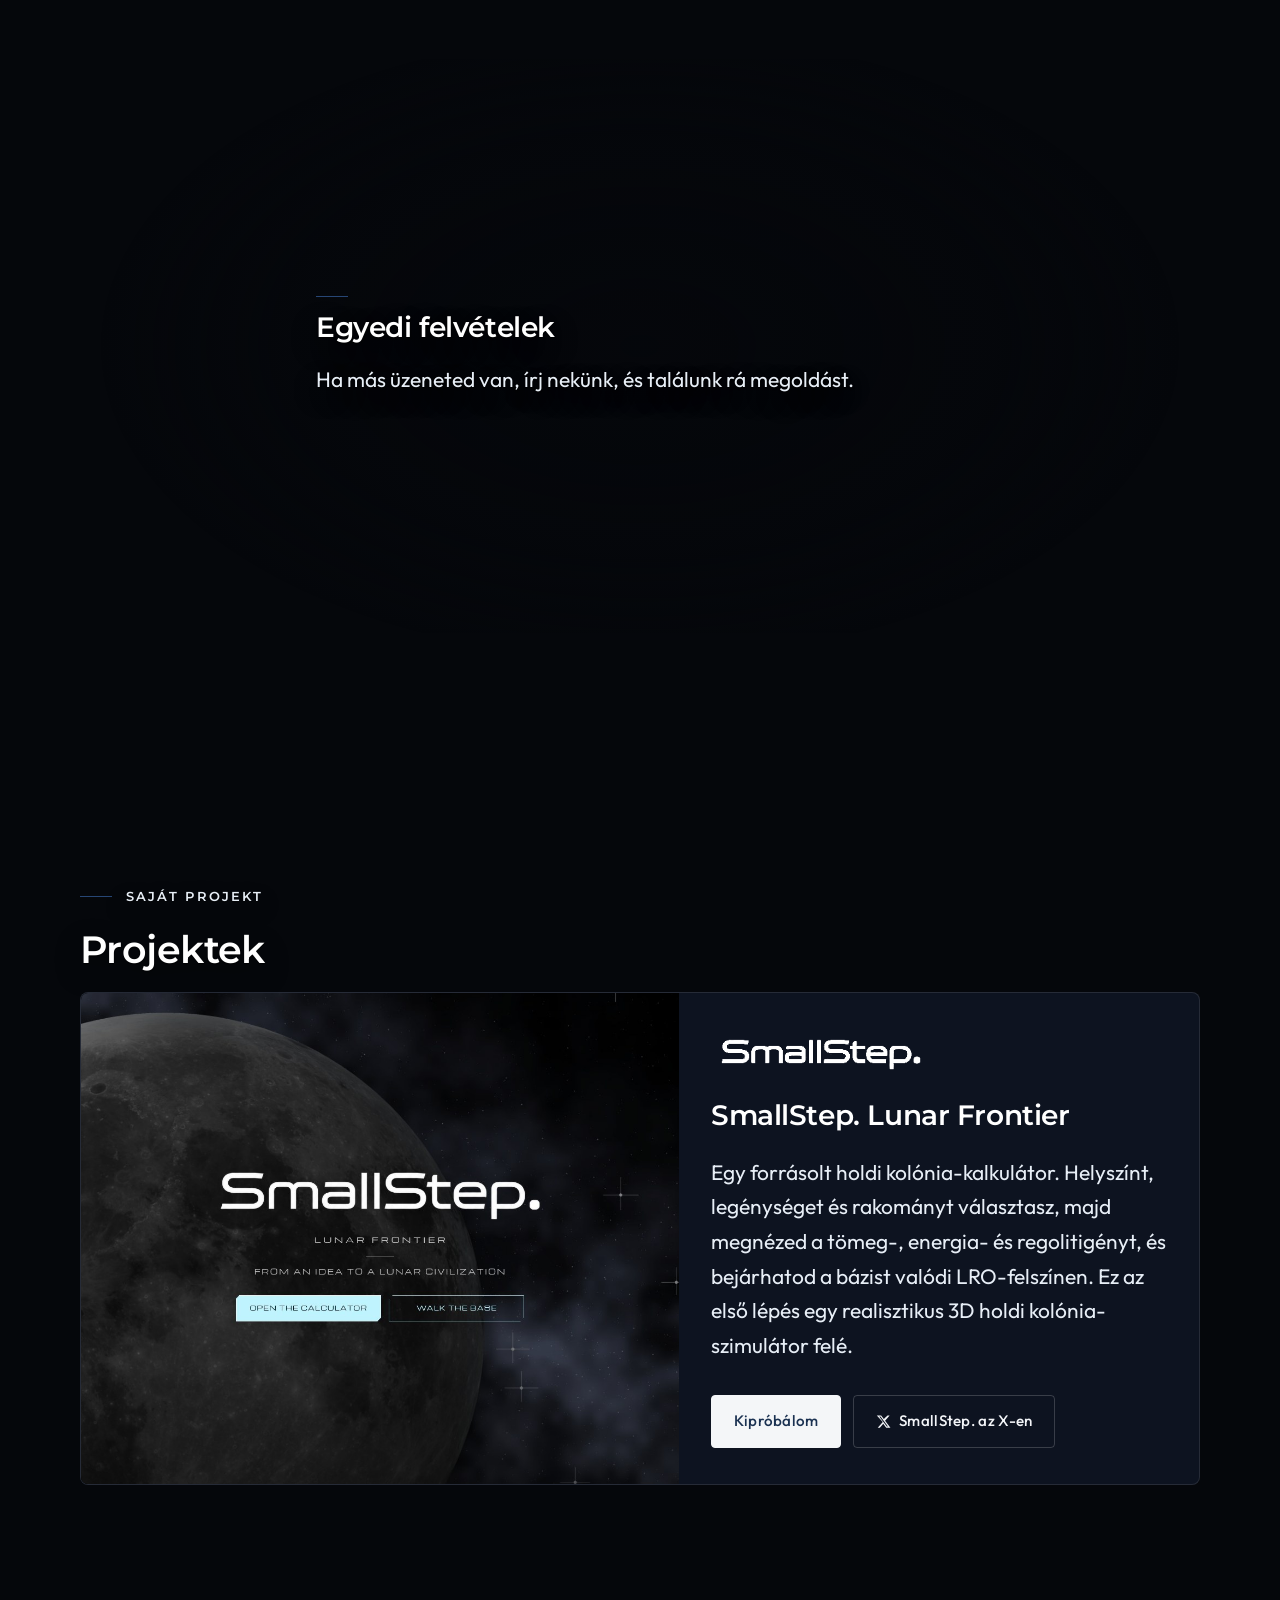
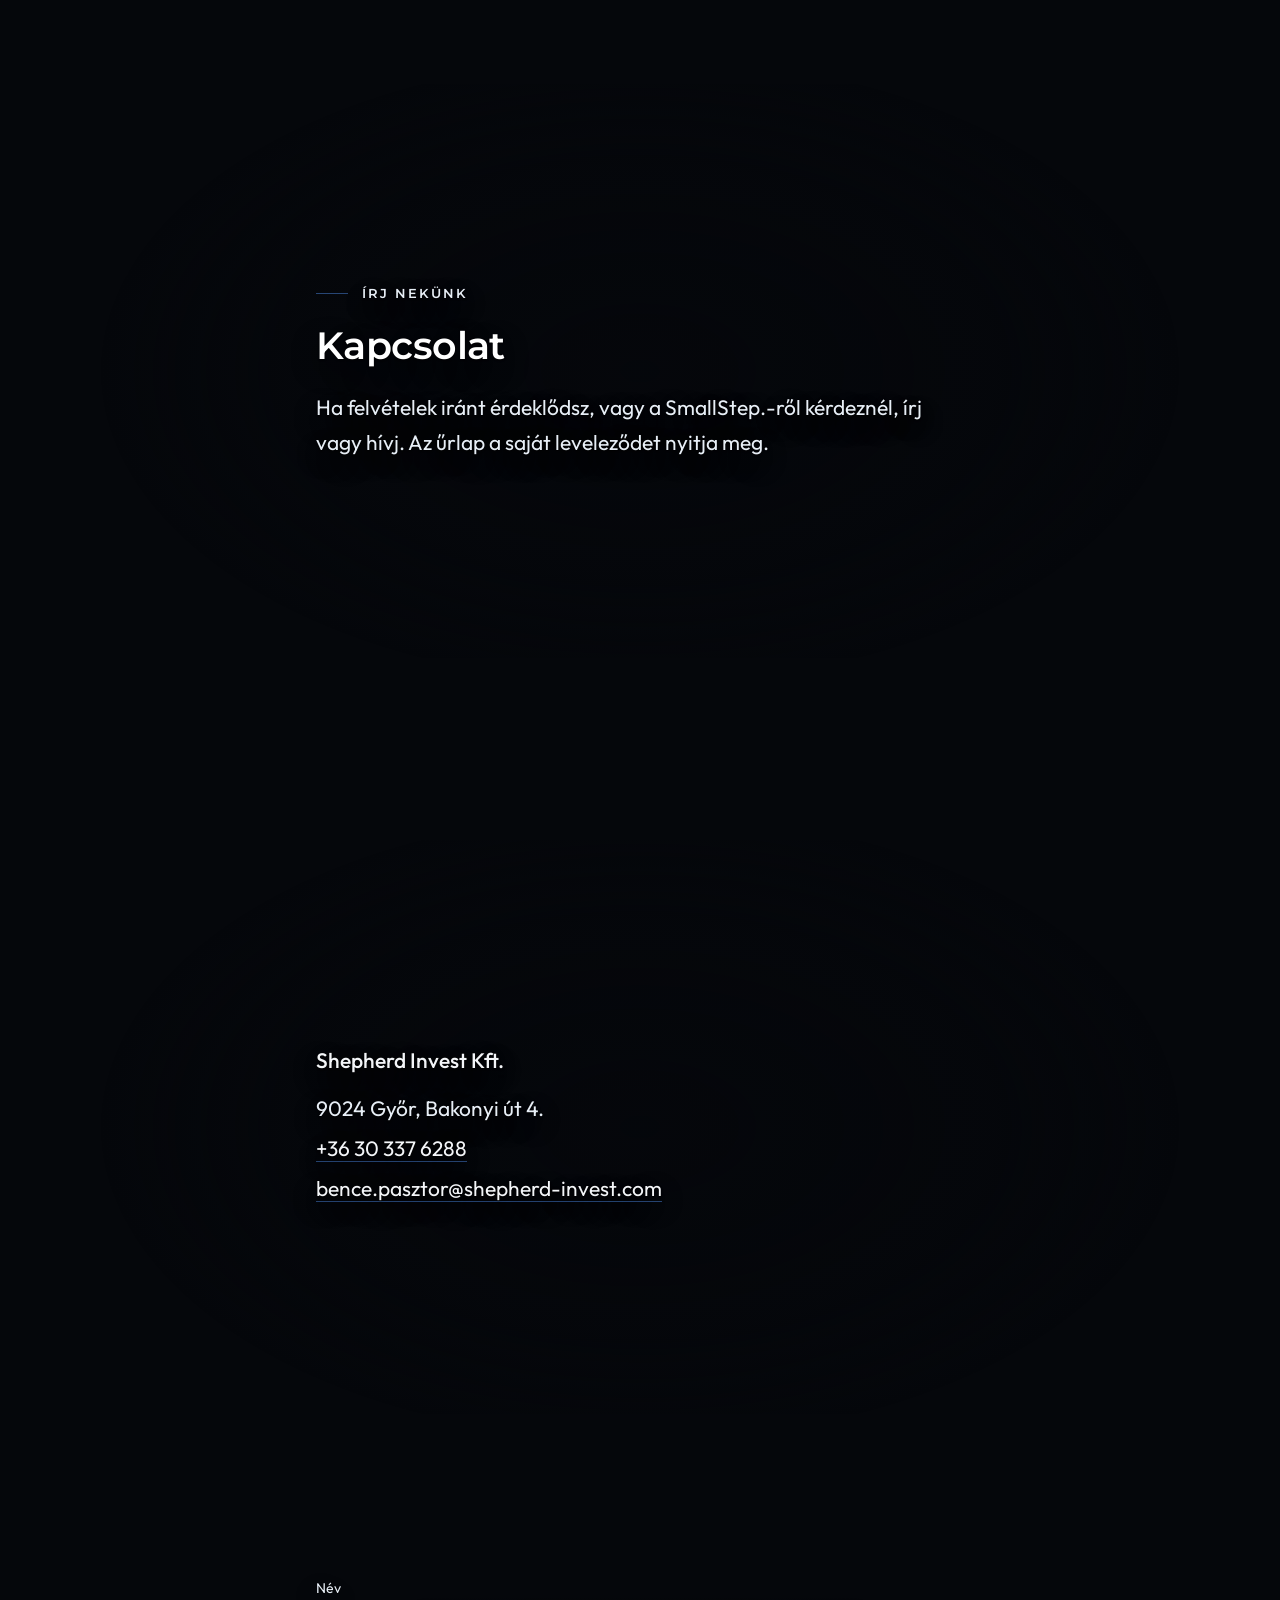
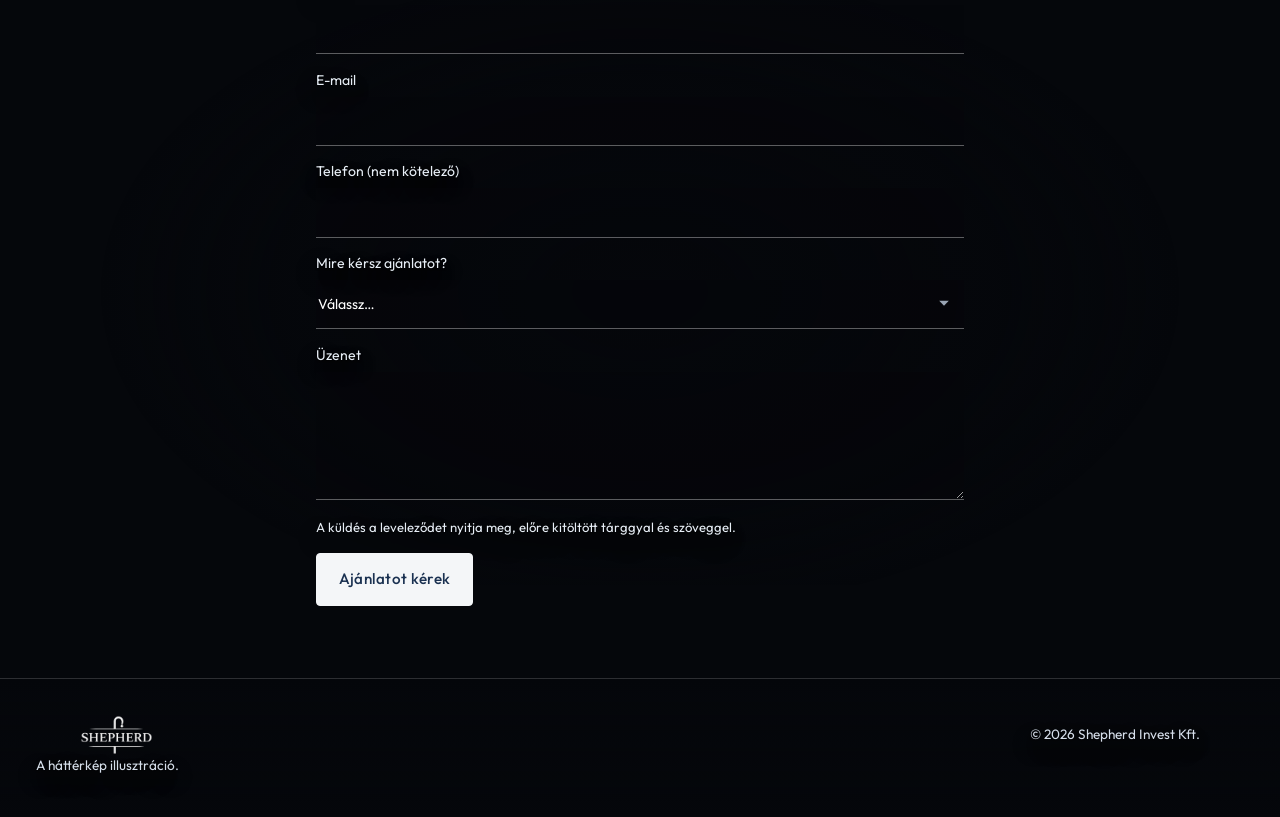
==== commit 8ad7ddaa: "Rename the filming menu item to Szolgáltatásunk. The Hungarian and English navigation labels change " ====
--- a/index.html
+++ b/index.html
@@ -42,7 +42,7 @@
         <span></span><span></span><span></span>
       </button>
       <nav class="nav" aria-label="Primary">
-        <a href="#filming" data-i18n="nav.filming">Felvételek</a>
+        <a href="#filming" data-i18n="nav.filming">Szolgáltatásunk</a>
         <a href="#projects" data-i18n="nav.projects">Projektek</a>
         <a href="#contact" data-i18n="nav.contact">Kapcsolat</a>
         <div class="lang" role="group" aria-label="Language">
@@ -187,6 +187,6 @@
     <p class="footer-credit" data-i18n="foot.illu">A háttérkép illusztráció.</p>
   </footer>
 
-  <script src="/js/main.js?v=20261113k"></script>
+  <script src="/js/main.js?v=20261113l"></script>
 </body>
 </html>
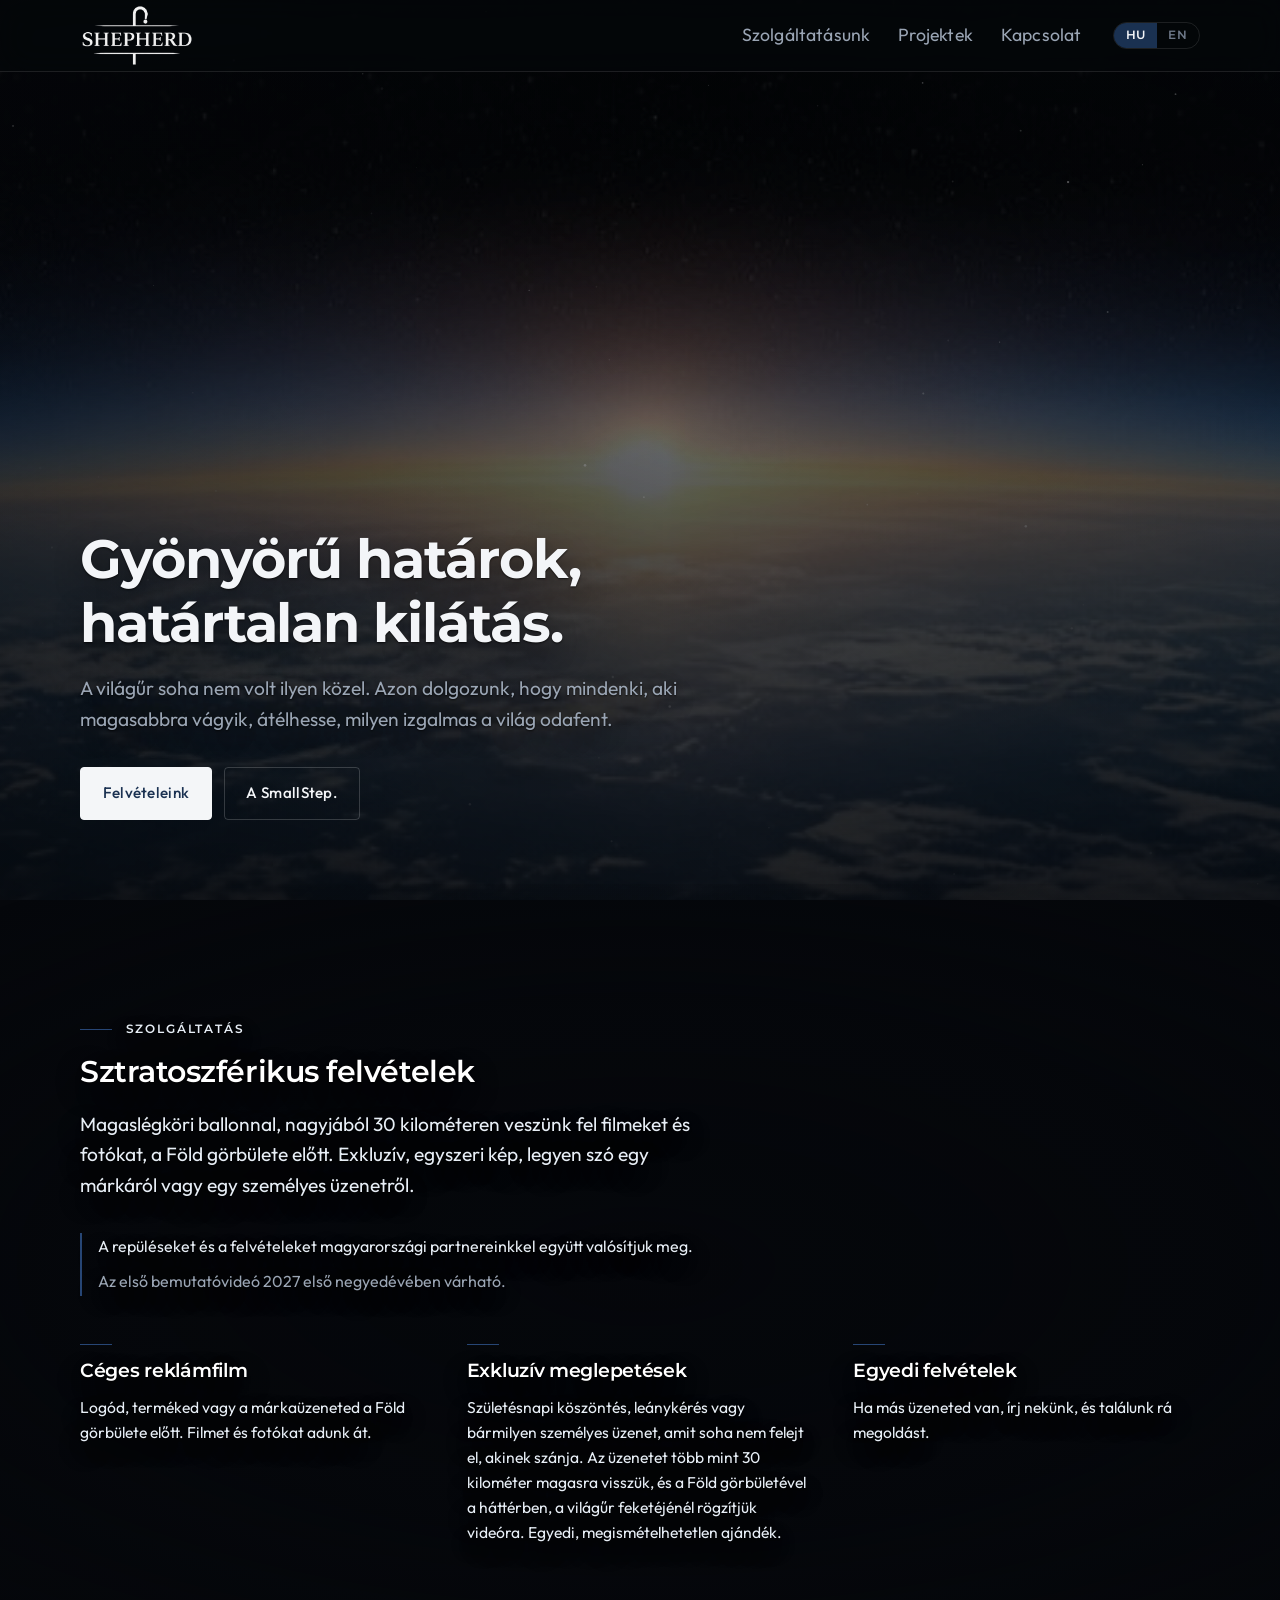
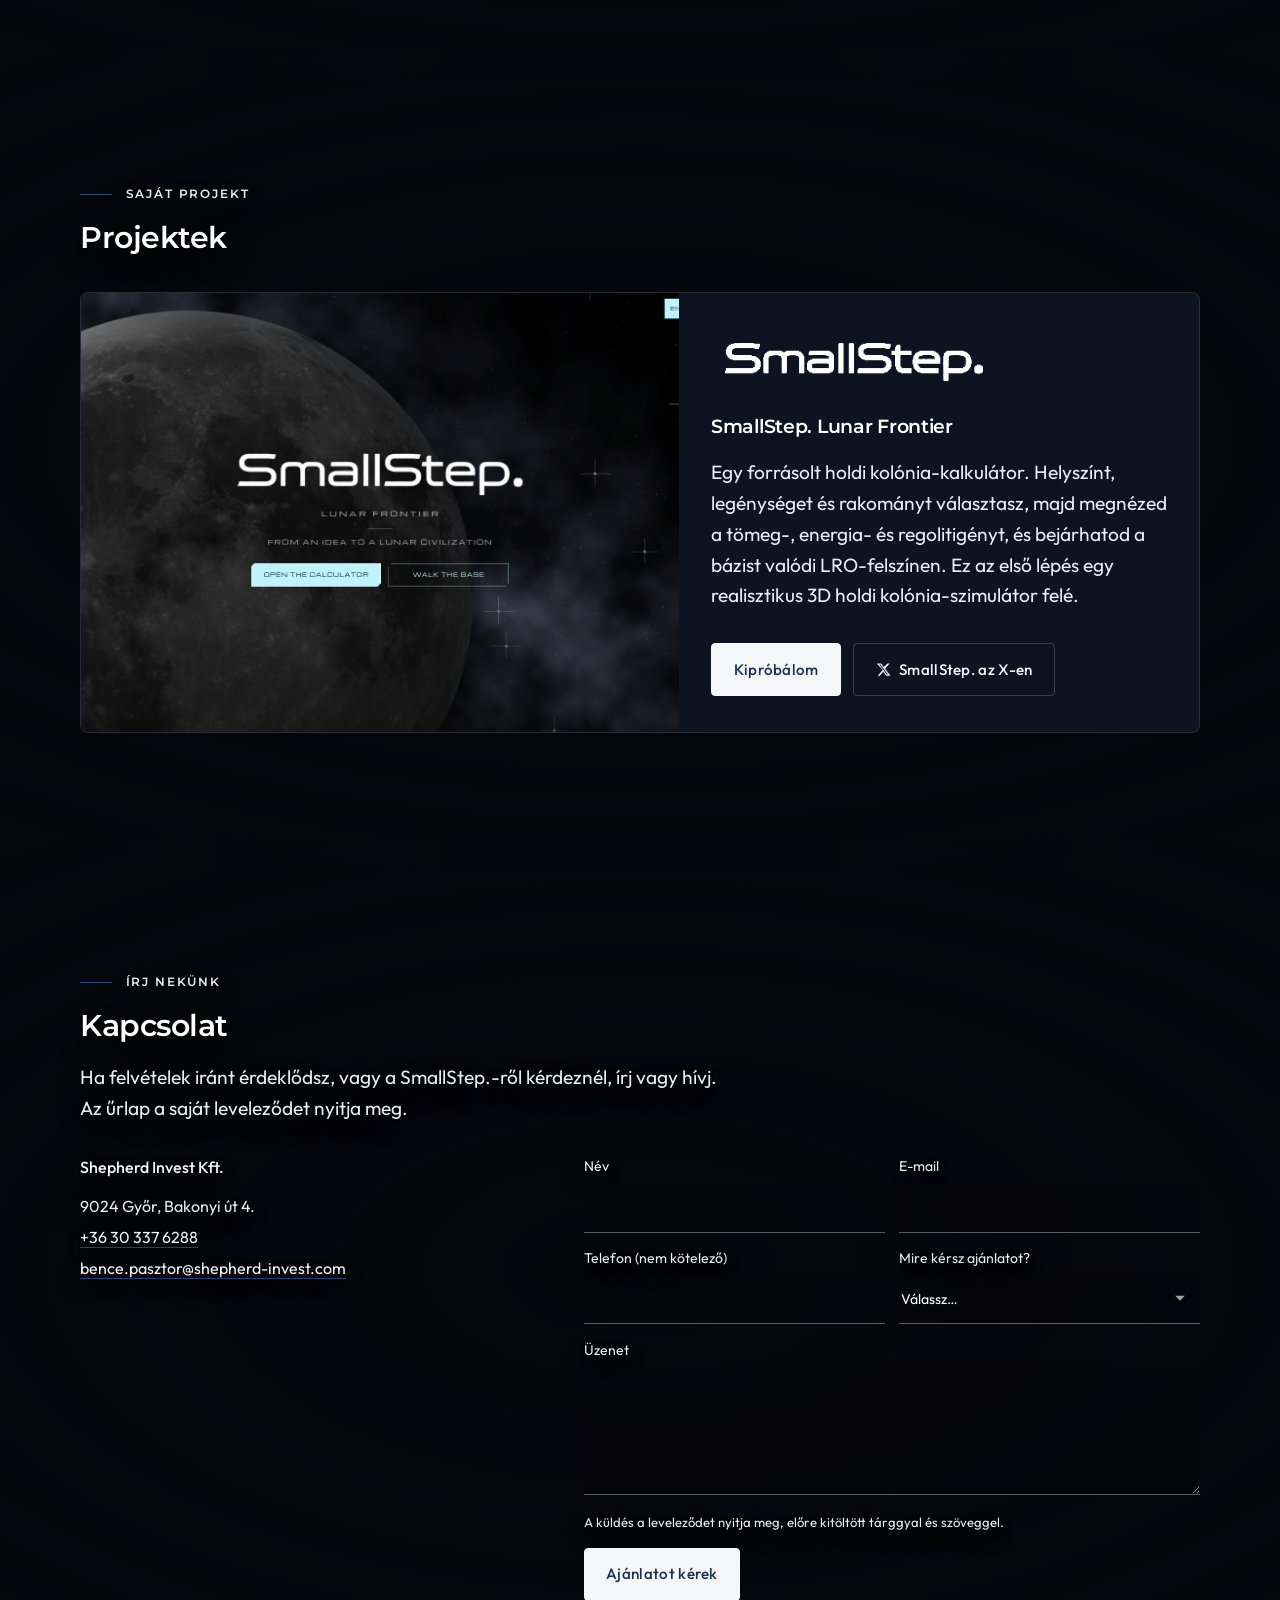
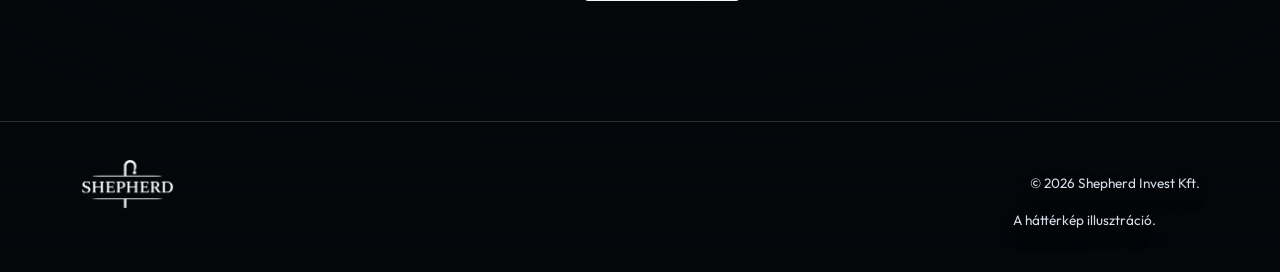
==== commit c6b3435f: "Restore side-by-side desktop columns and enlarge wide-screen chrome. Phones keep the stacked layout." ====
--- a/index.html
+++ b/index.html
@@ -23,7 +23,7 @@
   <link rel="preconnect" href="https://fonts.googleapis.com">
   <link rel="preconnect" href="https://fonts.gstatic.com" crossorigin>
   <link href="https://fonts.googleapis.com/css2?family=Montserrat:wght@600;700&family=Outfit:wght@300;400;500;600&display=swap" rel="stylesheet">
-  <link rel="stylesheet" href="/css/style.css?v=20261113k">
+  <link rel="stylesheet" href="/css/style.css?v=20261113m">
 </head>
 <body>
   <div class="earth-bg" id="earthBg" aria-hidden="true">
--- a/css/style.css
+++ b/css/style.css
@@ -649,6 +649,7 @@
   padding: 0 var(--pad);
   font-size: 0.75rem;
   color: #9aa8b8;
+  text-align: right;
 }
 
 /* ---------- 404 ---------- */
@@ -738,94 +739,10 @@
   .offers { grid-template-columns: 1fr; }
 }
 
-/* Desktop and tablet: one large block per screen. Phones stay as they are. */
-@media (min-width: 768px) {
-  #filming .wrap,
-  #contact .wrap {
-    max-width: 45rem;
-  }
-
-  .section { padding: 0; }
-  .section::before { content: none; }
-
-  .offers {
-    grid-template-columns: 1fr;
-    gap: 0;
-    margin-top: 0;
-  }
-
-  .contact-grid,
-  .form-row {
-    grid-template-columns: 1fr;
-  }
-  .contact-grid {
-    margin-top: 0;
-    gap: 0;
-  }
-
-  #filming .wrap > .reveal,
-  .card,
-  #contact .wrap > .reveal,
-  .contact-details,
-  #quote-form {
-    position: relative;
-    min-height: 84vh;
-    padding: 4.5rem 0;
-    box-sizing: border-box;
-  }
-  #filming .wrap > .reveal,
-  .card,
-  #contact .wrap > .reveal,
-  .contact-details {
-    display: flex;
-    flex-direction: column;
-    justify-content: center;
-  }
-  #quote-form {
-    display: grid;
-    align-content: center;
-  }
-
-  #filming .wrap > .reveal::before,
-  .card::before,
-  #contact .wrap > .reveal::before,
-  .contact-details::before,
-  #quote-form::before {
-    content: "";
-    position: absolute;
-    z-index: -1;
-    left: -35vw;
-    right: -35vw;
-    top: 12%;
-    bottom: 12%;
-    pointer-events: none;
-    background: radial-gradient(ellipse 46% 72% at 50% 50%, rgba(5, 7, 11, 0.82) 0%, rgba(5, 7, 11, 0.5) 50%, rgba(5, 7, 11, 0) 76%);
-  }
-
-  #projects .wrap > .reveal:not(.project) {
-    padding-top: 18vh;
-    margin-bottom: 1.25rem;
-  }
-  .project { margin-top: 0; margin-bottom: 12vh; }
-
-  .section h2 {
-    font-size: clamp(2.15rem, 3vw, 3rem);
-    line-height: 1.15;
-  }
-  .section h3 {
-    font-size: clamp(1.75rem, 2.2vw, 2.5rem);
-    line-height: 1.25;
-  }
-  .section .lead,
-  .card p,
-  .note,
-  .note p,
-  .contact-details p {
-    font-size: 1.3125rem;
-    line-height: 1.65;
-  }
-  .note .muted { color: #d5deea; }
-  .kicker { font-size: 0.84rem; margin-bottom: 1.25rem; }
-  .card h3 { margin-bottom: 1rem; }
-  .lead { margin-top: 1.35rem; }
-}
+/* Wider than the phone layout: larger logos and nav. Phones stay at the sizes above. */
+@media (min-width: 901px) {
+  .logo img { height: 62.4px; }
+  .footer img { height: 52px; }
+  .project-mark { width: 286px; }
+  .nav a { font-size: 1.104rem; }
+}
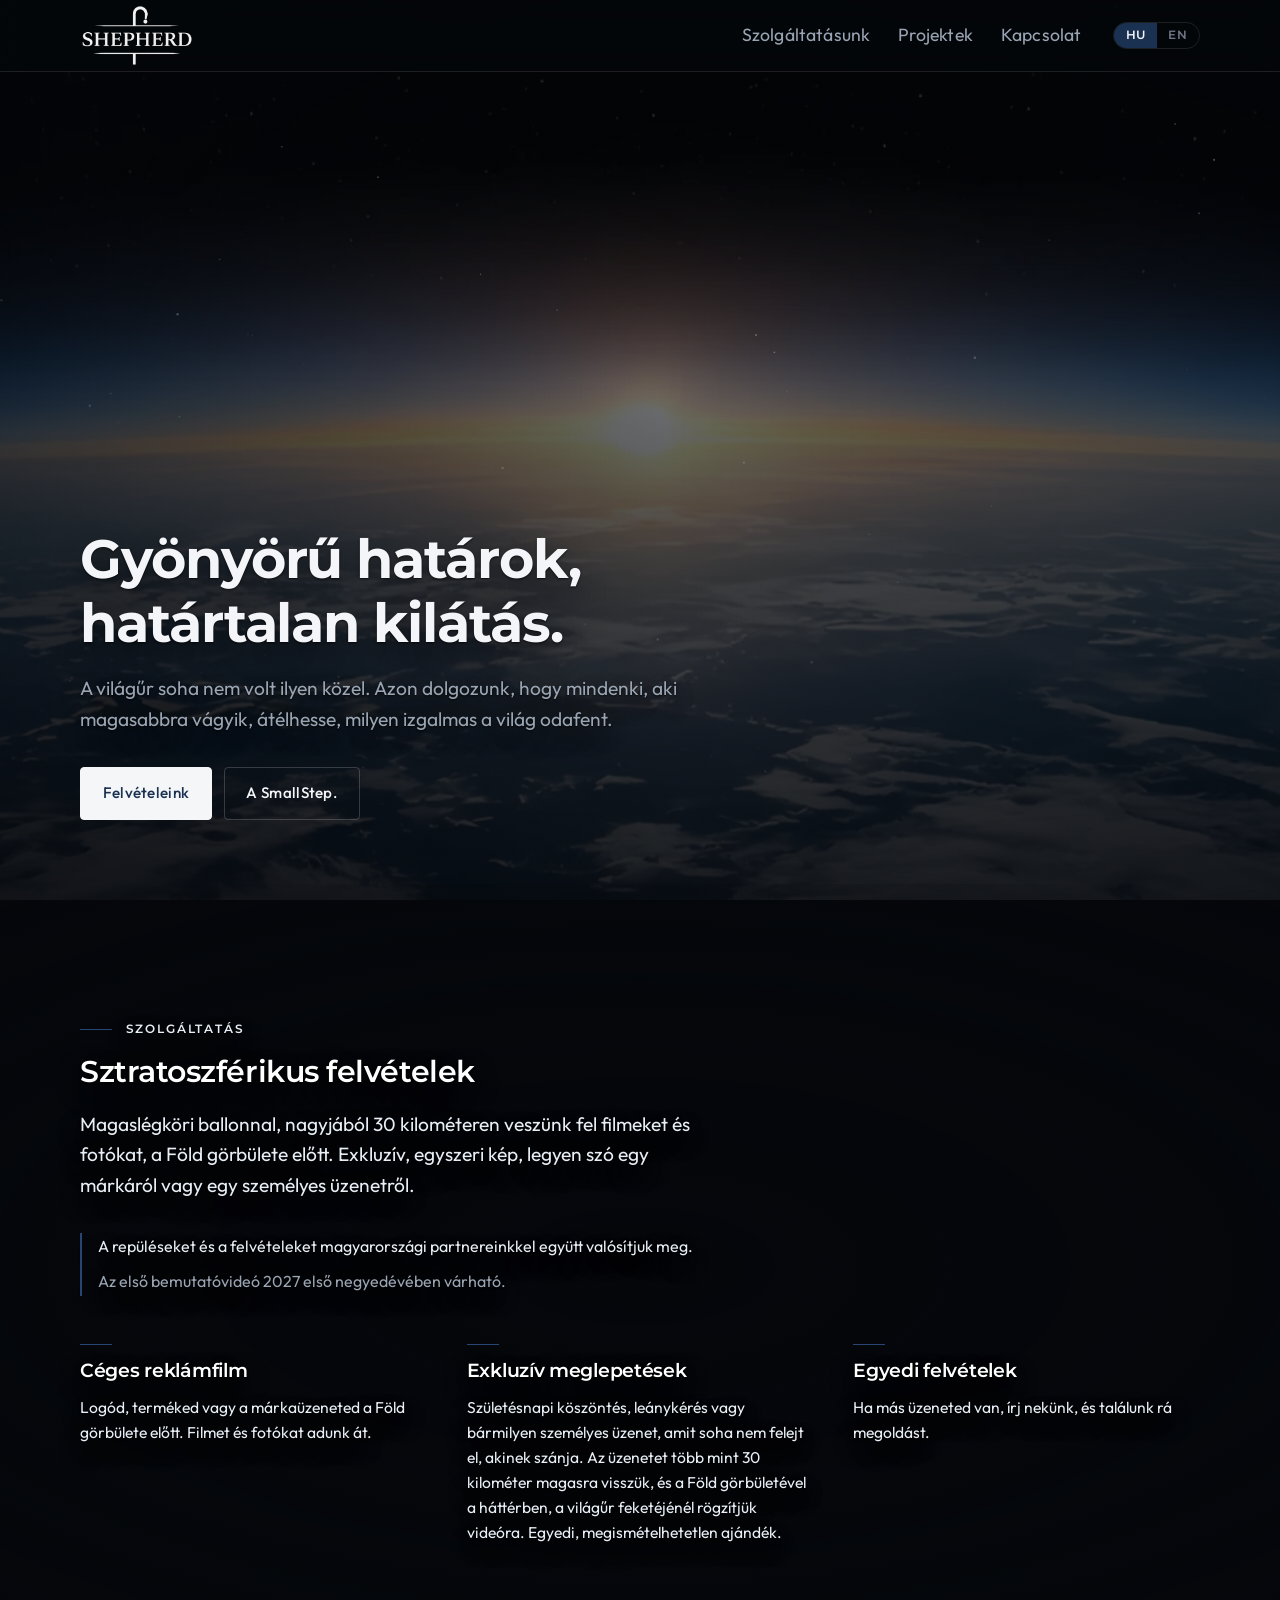
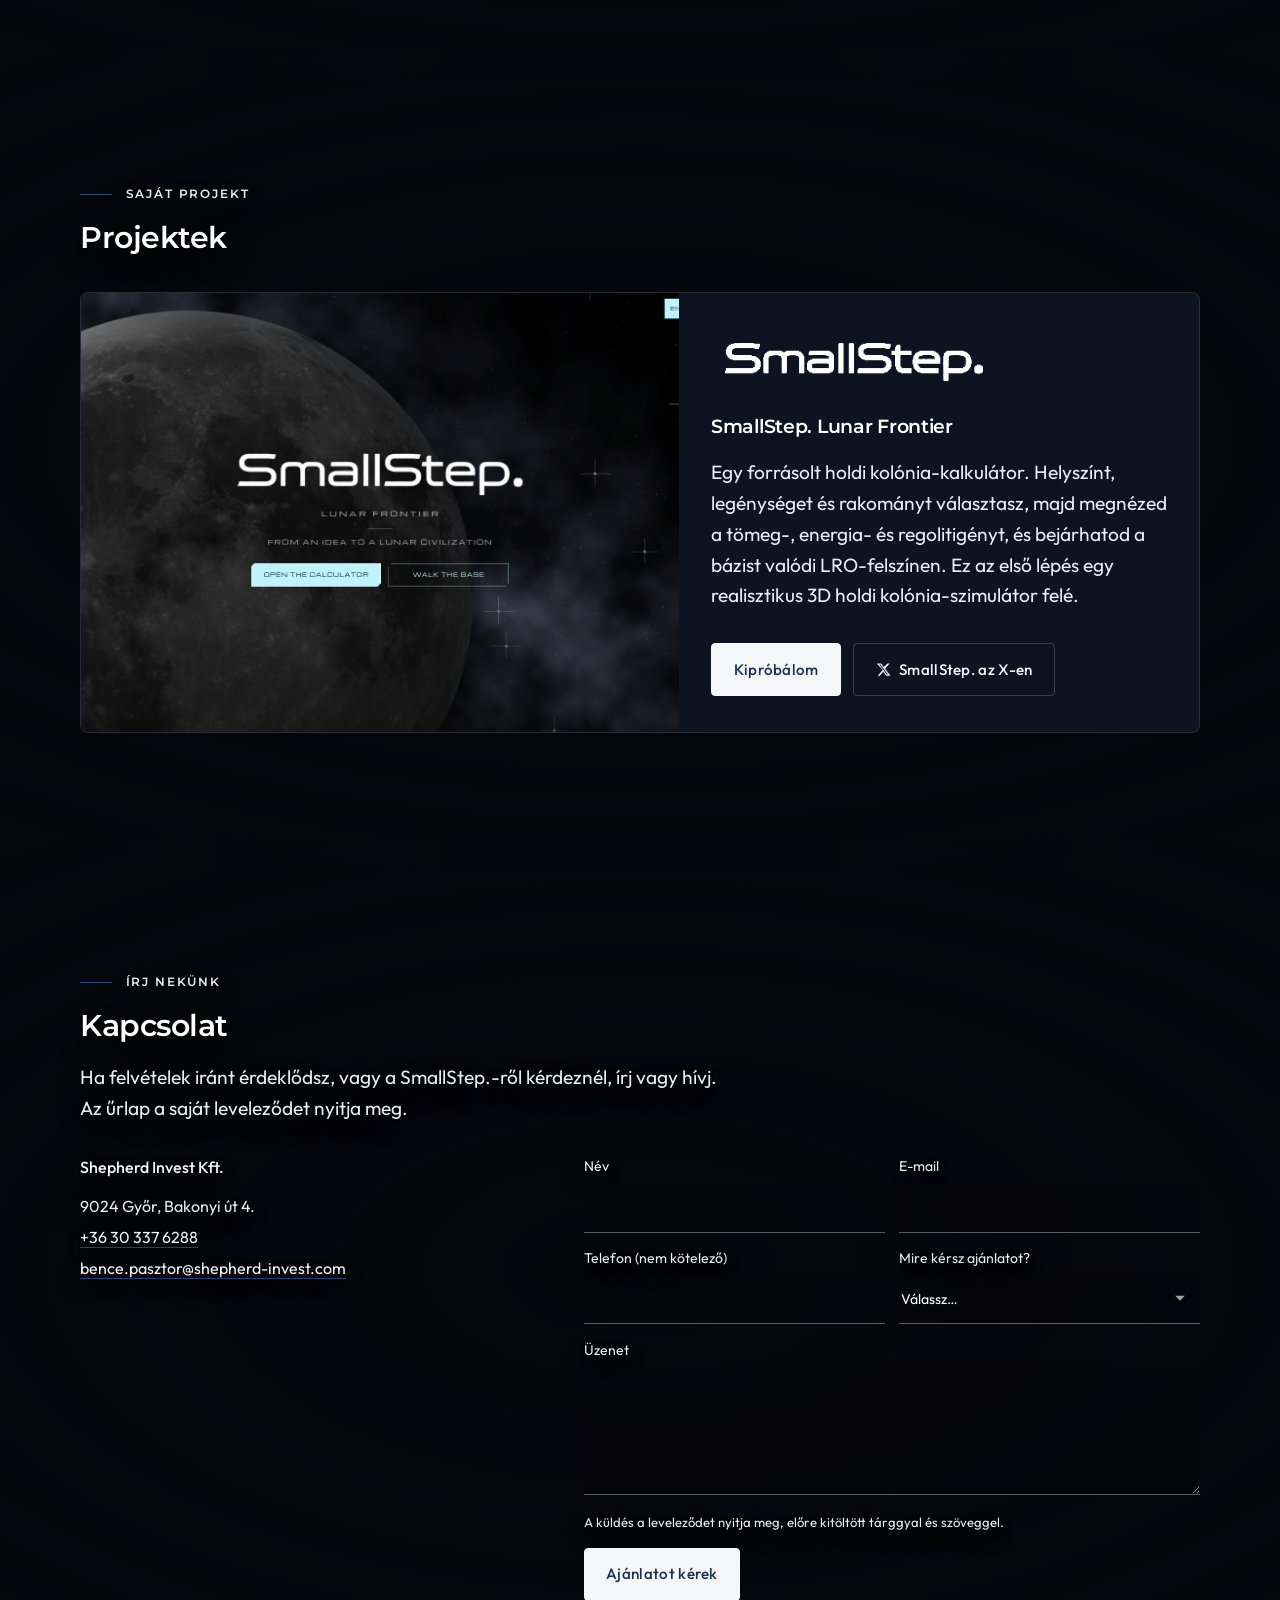
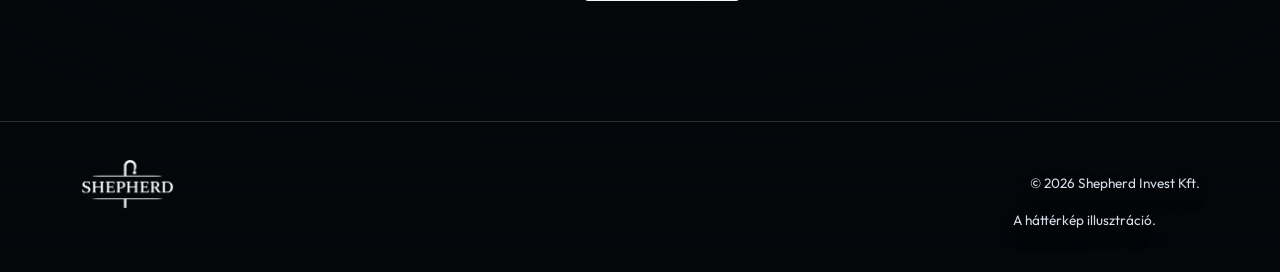
==== commit 0575cc25: "Serve a super-resolved Earth background. Real-ESRGAN x4plus upscales the same photo, phones load the" ====
--- a/index.html
+++ b/index.html
@@ -23,11 +23,11 @@
   <link rel="preconnect" href="https://fonts.googleapis.com">
   <link rel="preconnect" href="https://fonts.gstatic.com" crossorigin>
   <link href="https://fonts.googleapis.com/css2?family=Montserrat:wght@600;700&family=Outfit:wght@300;400;500;600&display=swap" rel="stylesheet">
-  <link rel="stylesheet" href="/css/style.css?v=20261113m">
+  <link rel="stylesheet" href="/css/style.css?v=20261113n">
 </head>
 <body>
   <div class="earth-bg" id="earthBg" aria-hidden="true">
-    <img class="earth-photo" id="earthPhoto" src="/assets/hero.jpg" alt="" width="1280" height="720">
+    <img class="earth-photo" id="earthPhoto" src="/assets/hero-2560.jpg" srcset="/assets/hero-2560.webp 2560w, /assets/hero-3840.webp 3840w" sizes="(max-width: 900px) 100vw, 180vw" alt="" width="2560" height="1440">
   </div>
   <canvas id="stars" aria-hidden="true"></canvas>
 
@@ -187,6 +187,6 @@
     <p class="footer-credit" data-i18n="foot.illu">A háttérkép illusztráció.</p>
   </footer>
 
-  <script src="/js/main.js?v=20261113l"></script>
+  <script src="/js/main.js?v=20261113n"></script>
 </body>
 </html>
--- a/css/style.css
+++ b/css/style.css
@@ -82,10 +82,10 @@
 }
 .earth-photo {
   position: absolute;
-  width: 280%;
-  height: 210%;
-  left: -90%;
-  top: -45%;
+  width: 250%;
+  height: 195%;
+  left: -75%;
+  top: -42%;
   max-width: none;
   object-fit: cover;
   object-position: 50% 40%;
@@ -94,10 +94,10 @@
 }
 @media (orientation: portrait) {
   .earth-photo {
-    width: 460%;
-    height: 230%;
-    left: -180%;
-    top: -48%;
+    width: 410%;
+    height: 215%;
+    left: -155%;
+    top: -44%;
   }
 }
 
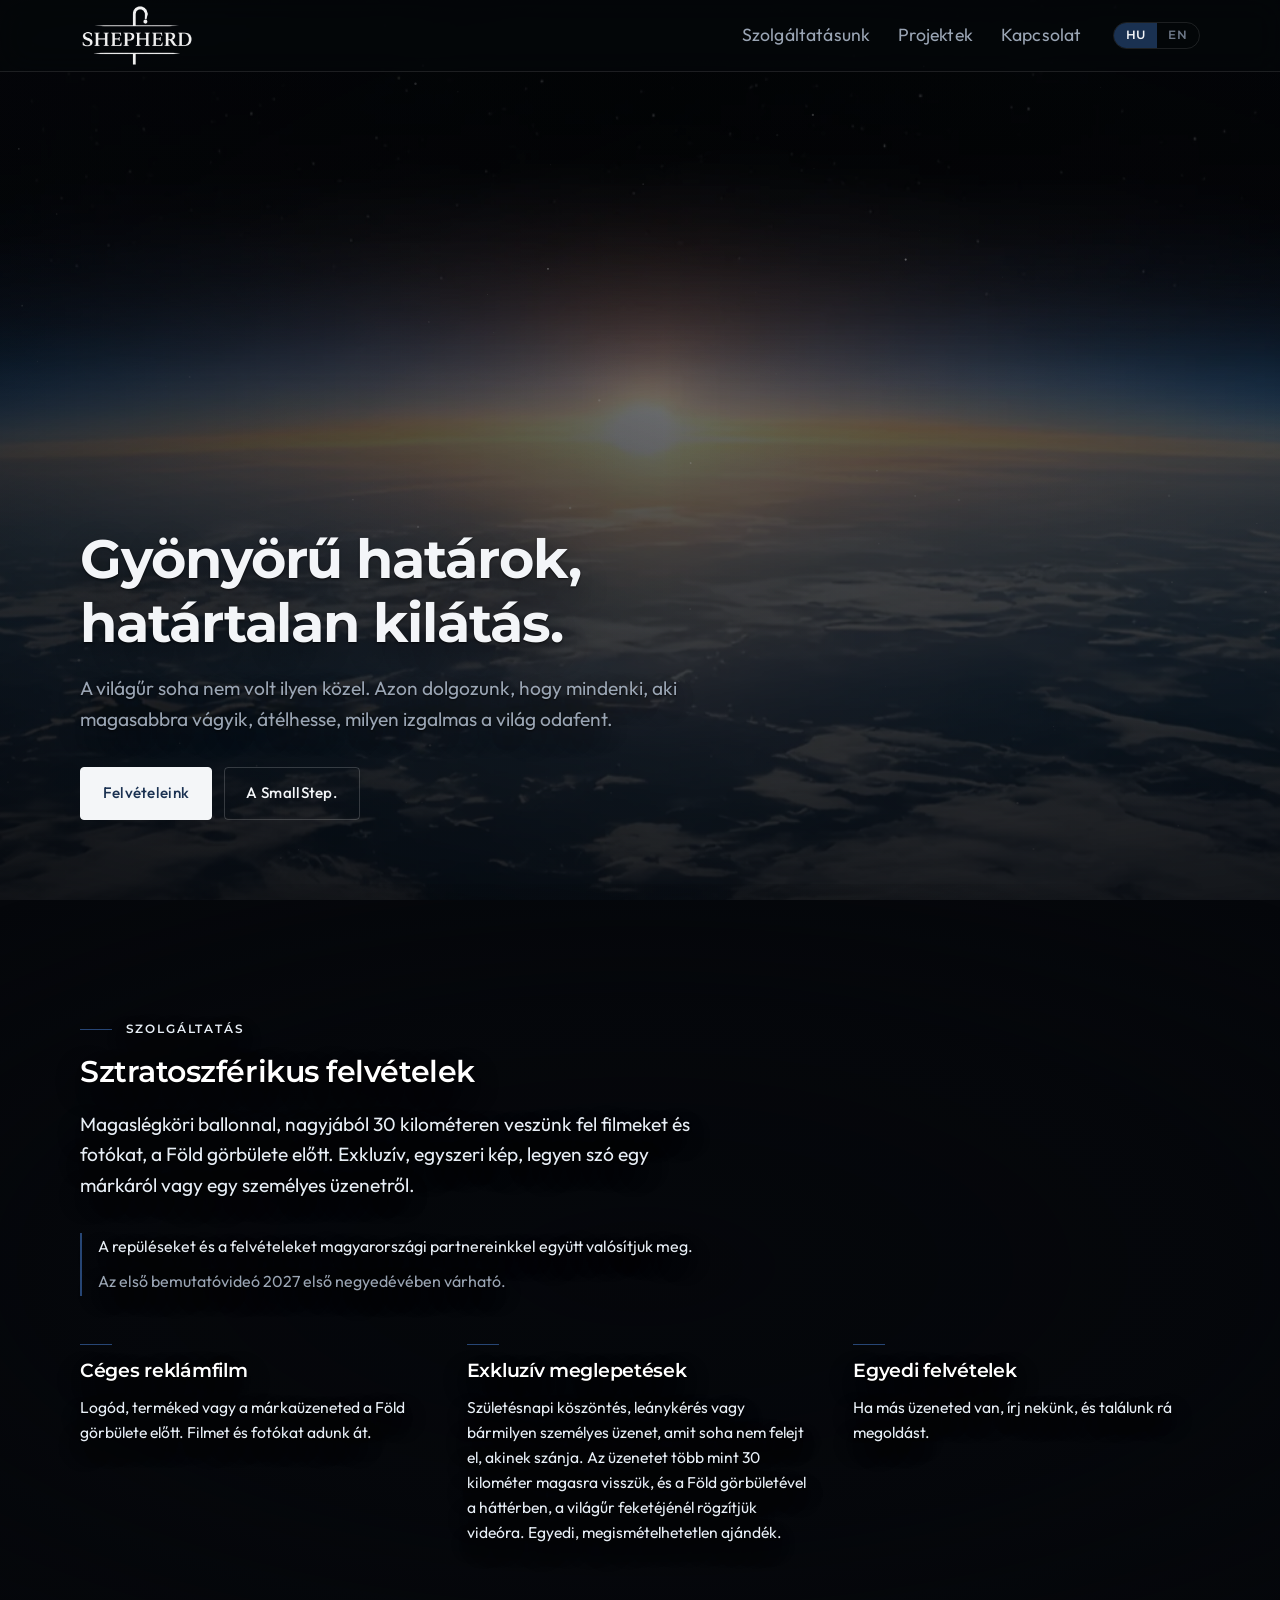
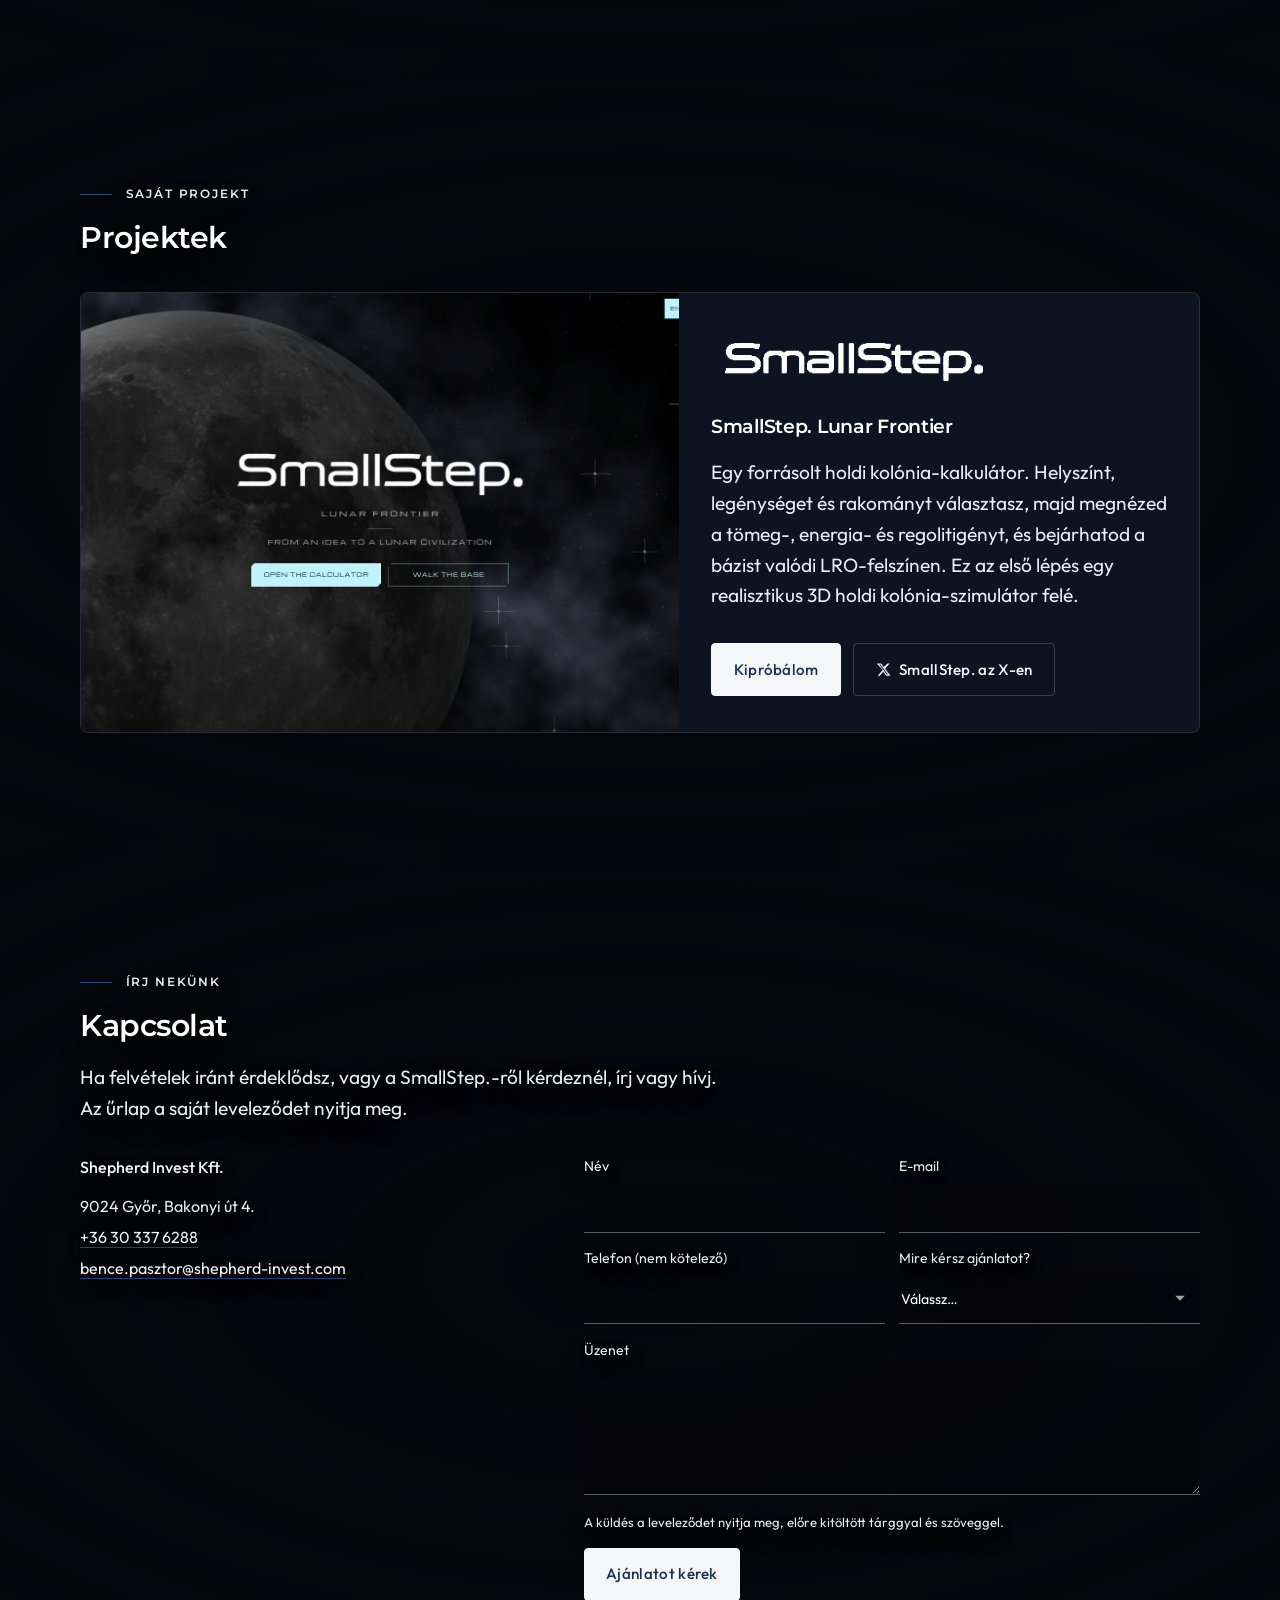
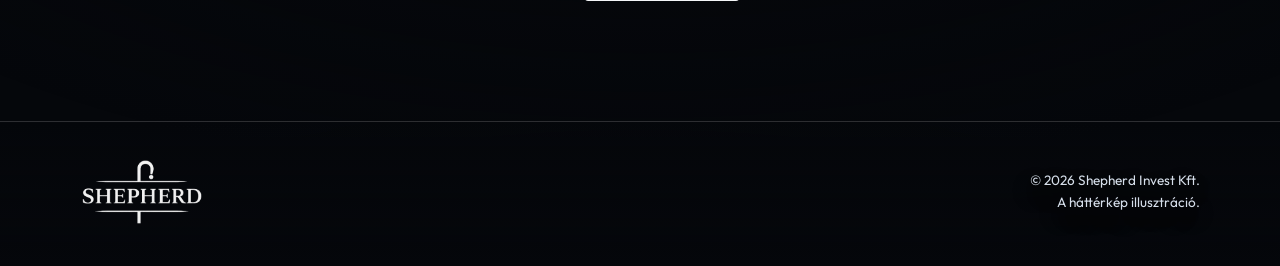
==== commit a3cc8b0a: "Enlarge the desktop footer logo and align the illustration credit. The caption now sits directly und" ====
--- a/index.html
+++ b/index.html
@@ -23,7 +23,7 @@
   <link rel="preconnect" href="https://fonts.googleapis.com">
   <link rel="preconnect" href="https://fonts.gstatic.com" crossorigin>
   <link href="https://fonts.googleapis.com/css2?family=Montserrat:wght@600;700&family=Outfit:wght@300;400;500;600&display=swap" rel="stylesheet">
-  <link rel="stylesheet" href="/css/style.css?v=20261113n">
+  <link rel="stylesheet" href="/css/style.css?v=20261113o">
 </head>
 <body>
   <div class="earth-bg" id="earthBg" aria-hidden="true">
@@ -182,11 +182,13 @@
       <a class="logo" href="#top">
         <img src="/assets/logo.png" width="767" height="419" alt="Shepherd">
       </a>
-      <p data-i18n="foot.copy">© 2026 Shepherd Invest Kft.</p>
+      <div class="footer-meta">
+        <p data-i18n="foot.copy">© 2026 Shepherd Invest Kft.</p>
+        <p class="footer-credit" data-i18n="foot.illu">A háttérkép illusztráció.</p>
+      </div>
     </div>
-    <p class="footer-credit" data-i18n="foot.illu">A háttérkép illusztráció.</p>
   </footer>
 
-  <script src="/js/main.js?v=20261113n"></script>
+  <script src="/js/main.js?v=20261113o"></script>
 </body>
 </html>
--- a/css/style.css
+++ b/css/style.css
@@ -642,11 +642,15 @@
   color: #d5deea;
   font-size: 0.85rem;
 }
+.footer-meta {
+  margin-left: auto;
+  text-align: right;
+}
 .footer-credit {
-  width: 100%;
-  max-width: calc(var(--max) + 2 * var(--pad));
-  margin: 0.85rem auto 0;
-  padding: 0 var(--pad);
+  width: auto;
+  max-width: none;
+  margin: 0.35rem 0 0;
+  padding: 0;
   font-size: 0.75rem;
   color: #9aa8b8;
   text-align: right;
@@ -742,7 +746,7 @@
 /* Wider than the phone layout: larger logos and nav. Phones stay at the sizes above. */
 @media (min-width: 901px) {
   .logo img { height: 62.4px; }
-  .footer img { height: 52px; }
+  .footer img { height: 67.6px; }
   .project-mark { width: 286px; }
   .nav a { font-size: 1.104rem; }
 }
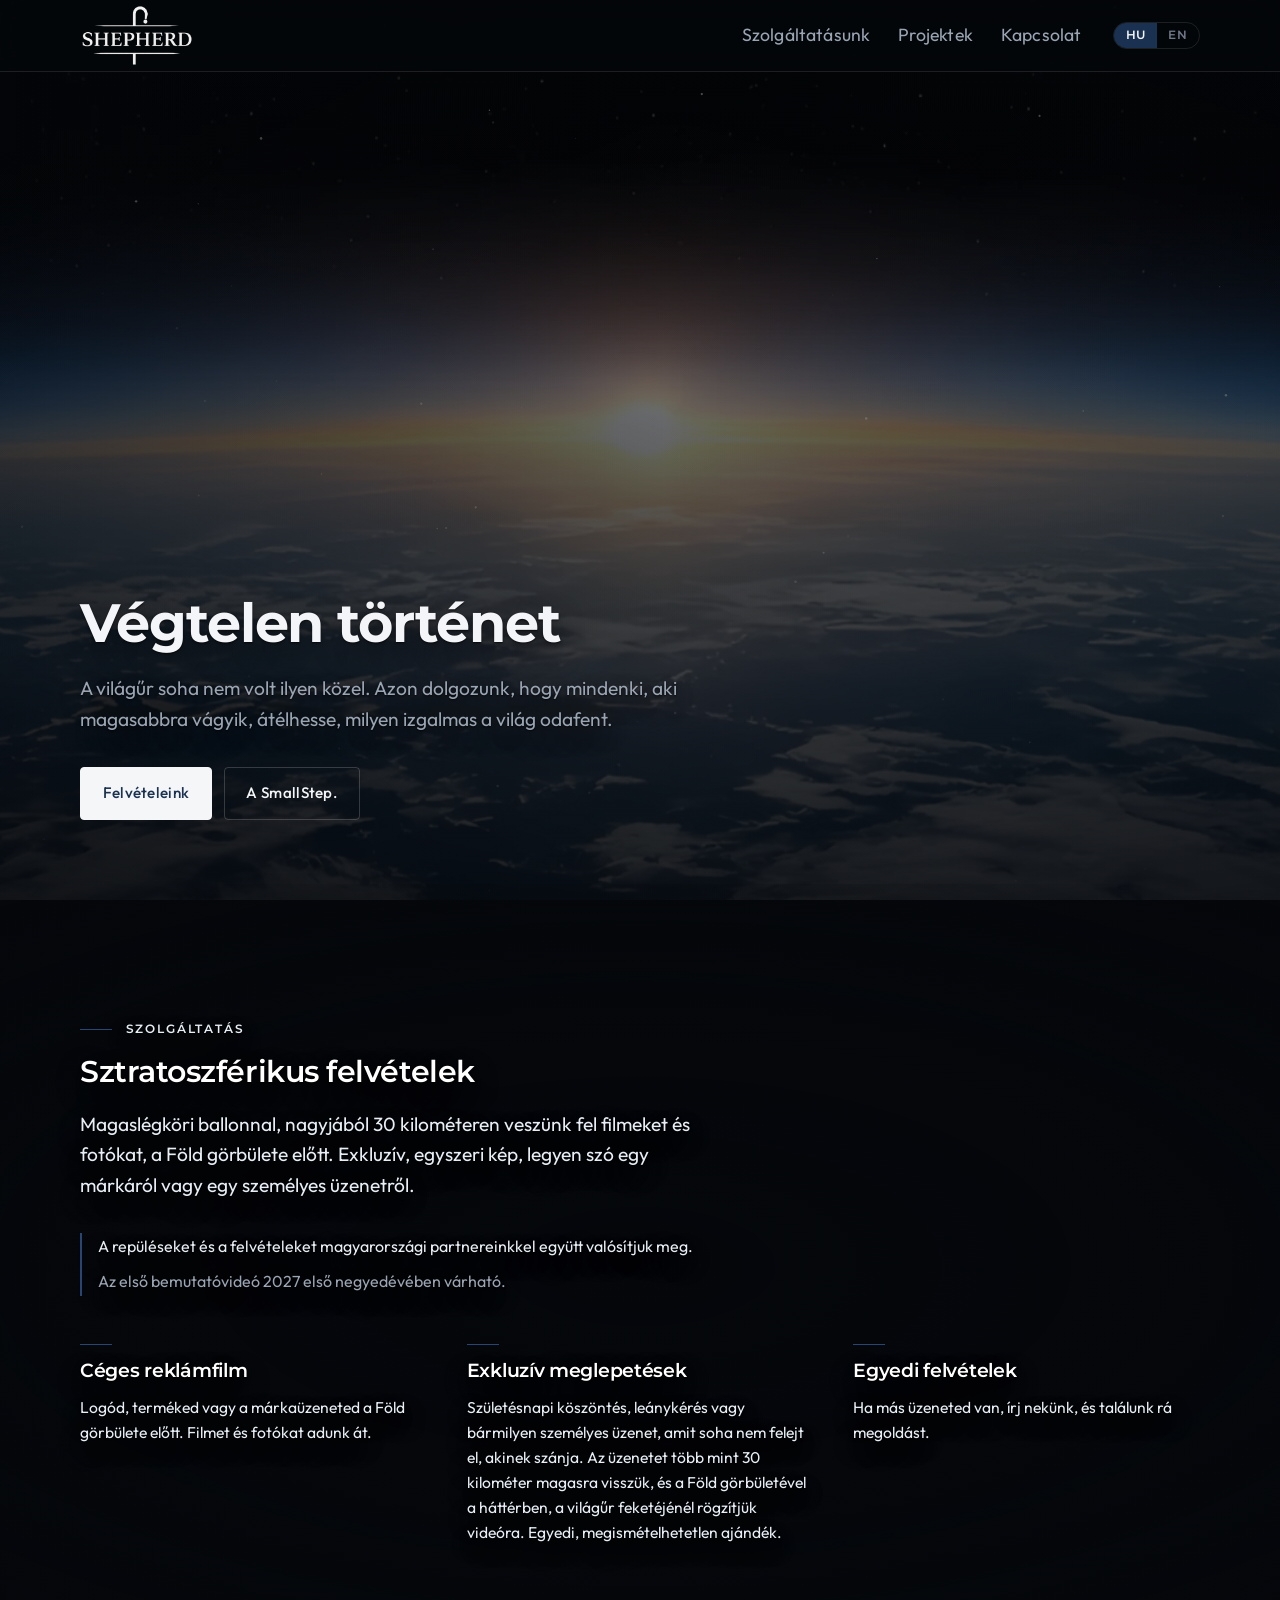
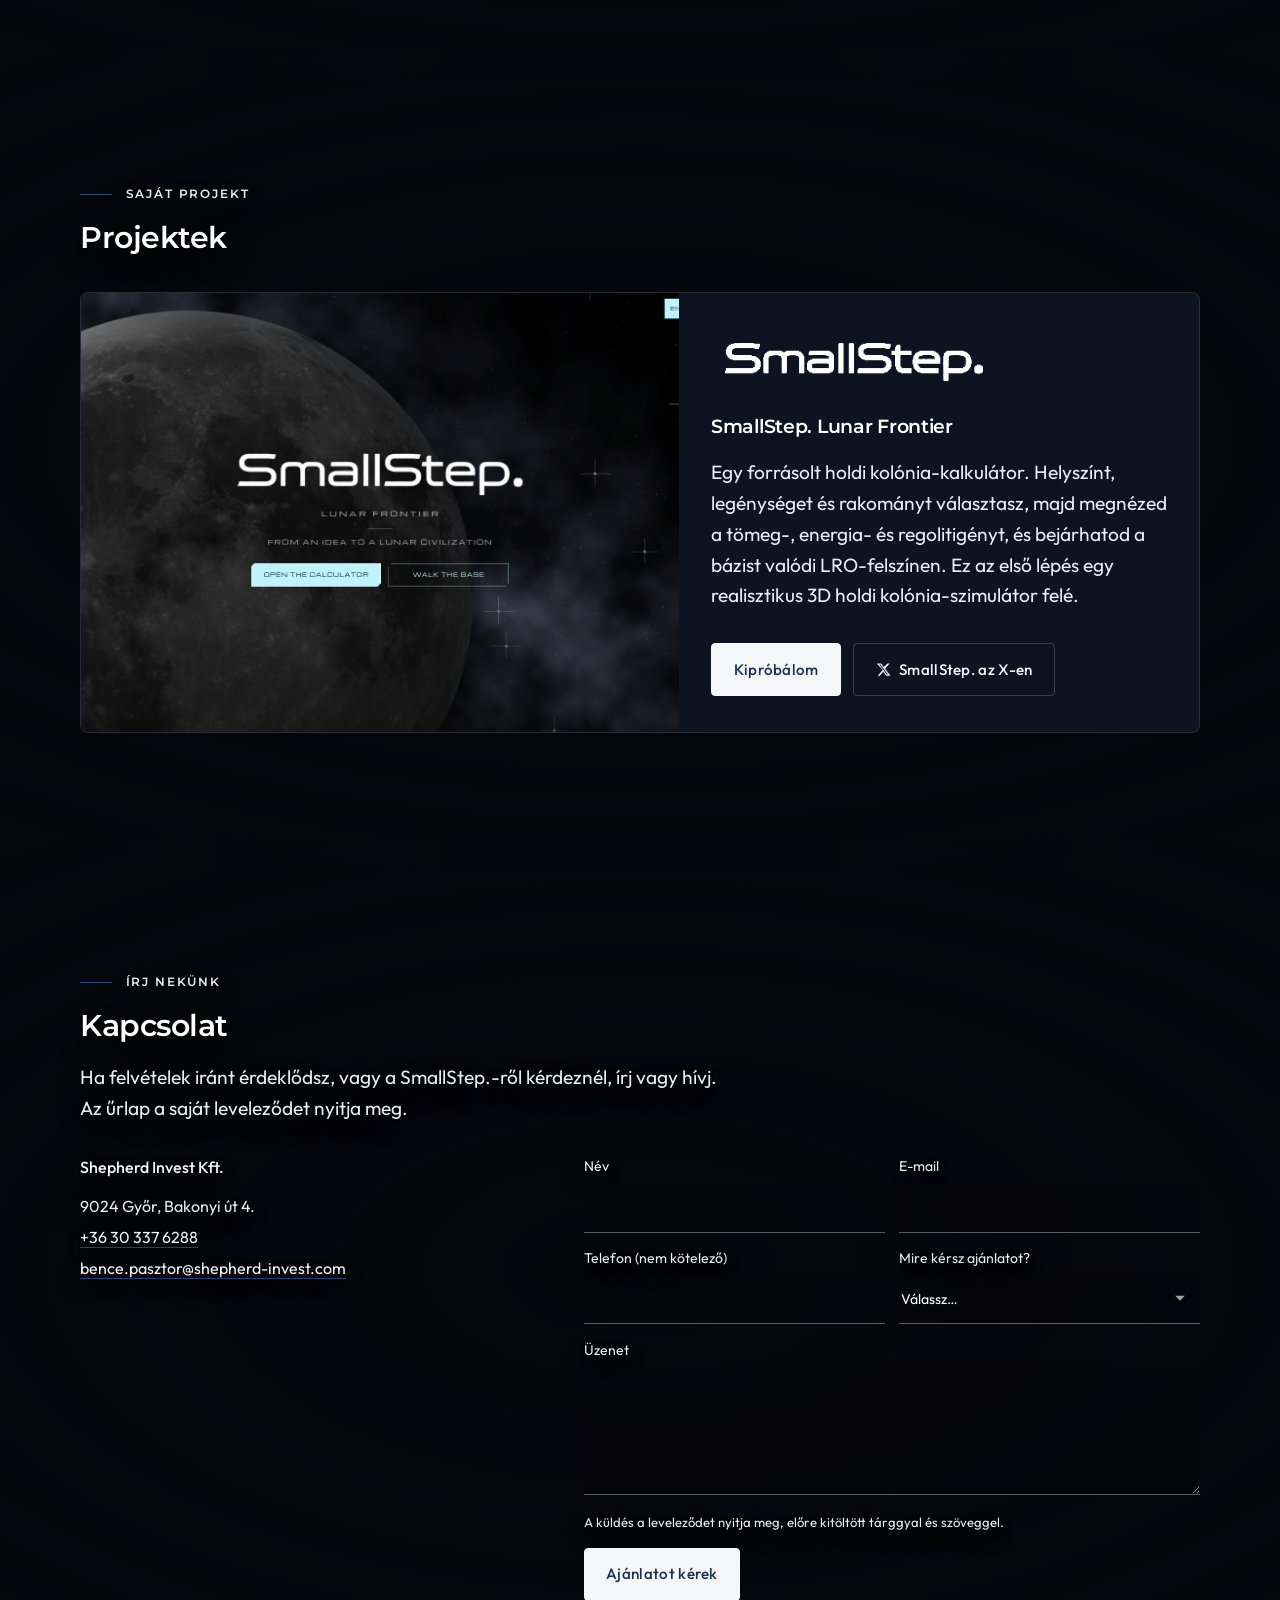
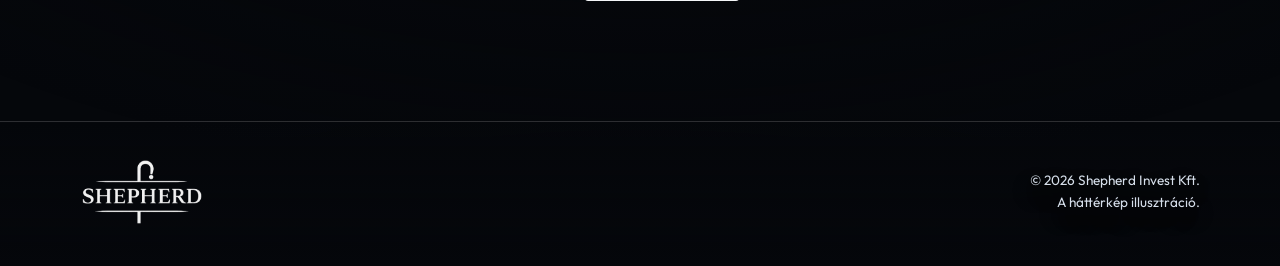
==== commit c3cfbae7: "Replace the hero motto in Hungarian and English. The headline is now Végtelen történet and The Never" ====
--- a/index.html
+++ b/index.html
@@ -23,7 +23,7 @@
   <link rel="preconnect" href="https://fonts.googleapis.com">
   <link rel="preconnect" href="https://fonts.gstatic.com" crossorigin>
   <link href="https://fonts.googleapis.com/css2?family=Montserrat:wght@600;700&family=Outfit:wght@300;400;500;600&display=swap" rel="stylesheet">
-  <link rel="stylesheet" href="/css/style.css?v=20261113o">
+  <link rel="stylesheet" href="/css/style.css?v=20261113p">
 </head>
 <body>
   <div class="earth-bg" id="earthBg" aria-hidden="true">
@@ -57,7 +57,7 @@
     <section class="hero" id="top">
       <div class="wrap">
         <div class="hero-copy">
-          <h1 data-i18n="hero.title">Gyönyörű határok, határtalan kilátás.</h1>
+          <h1 data-i18n="hero.title">Végtelen történet</h1>
           <p class="lead" data-i18n="hero.lead">A világűr soha nem volt ilyen közel. Azon dolgozunk, hogy mindenki, aki magasabbra vágyik, átélhesse, milyen izgalmas a világ odafent.</p>
           <div class="btn-row">
             <a class="btn btn-primary" href="#filming" data-i18n="hero.cta1">Felvételeink</a>
@@ -189,6 +189,6 @@
     </div>
   </footer>
 
-  <script src="/js/main.js?v=20261113o"></script>
+  <script src="/js/main.js?v=20261113p"></script>
 </body>
 </html>
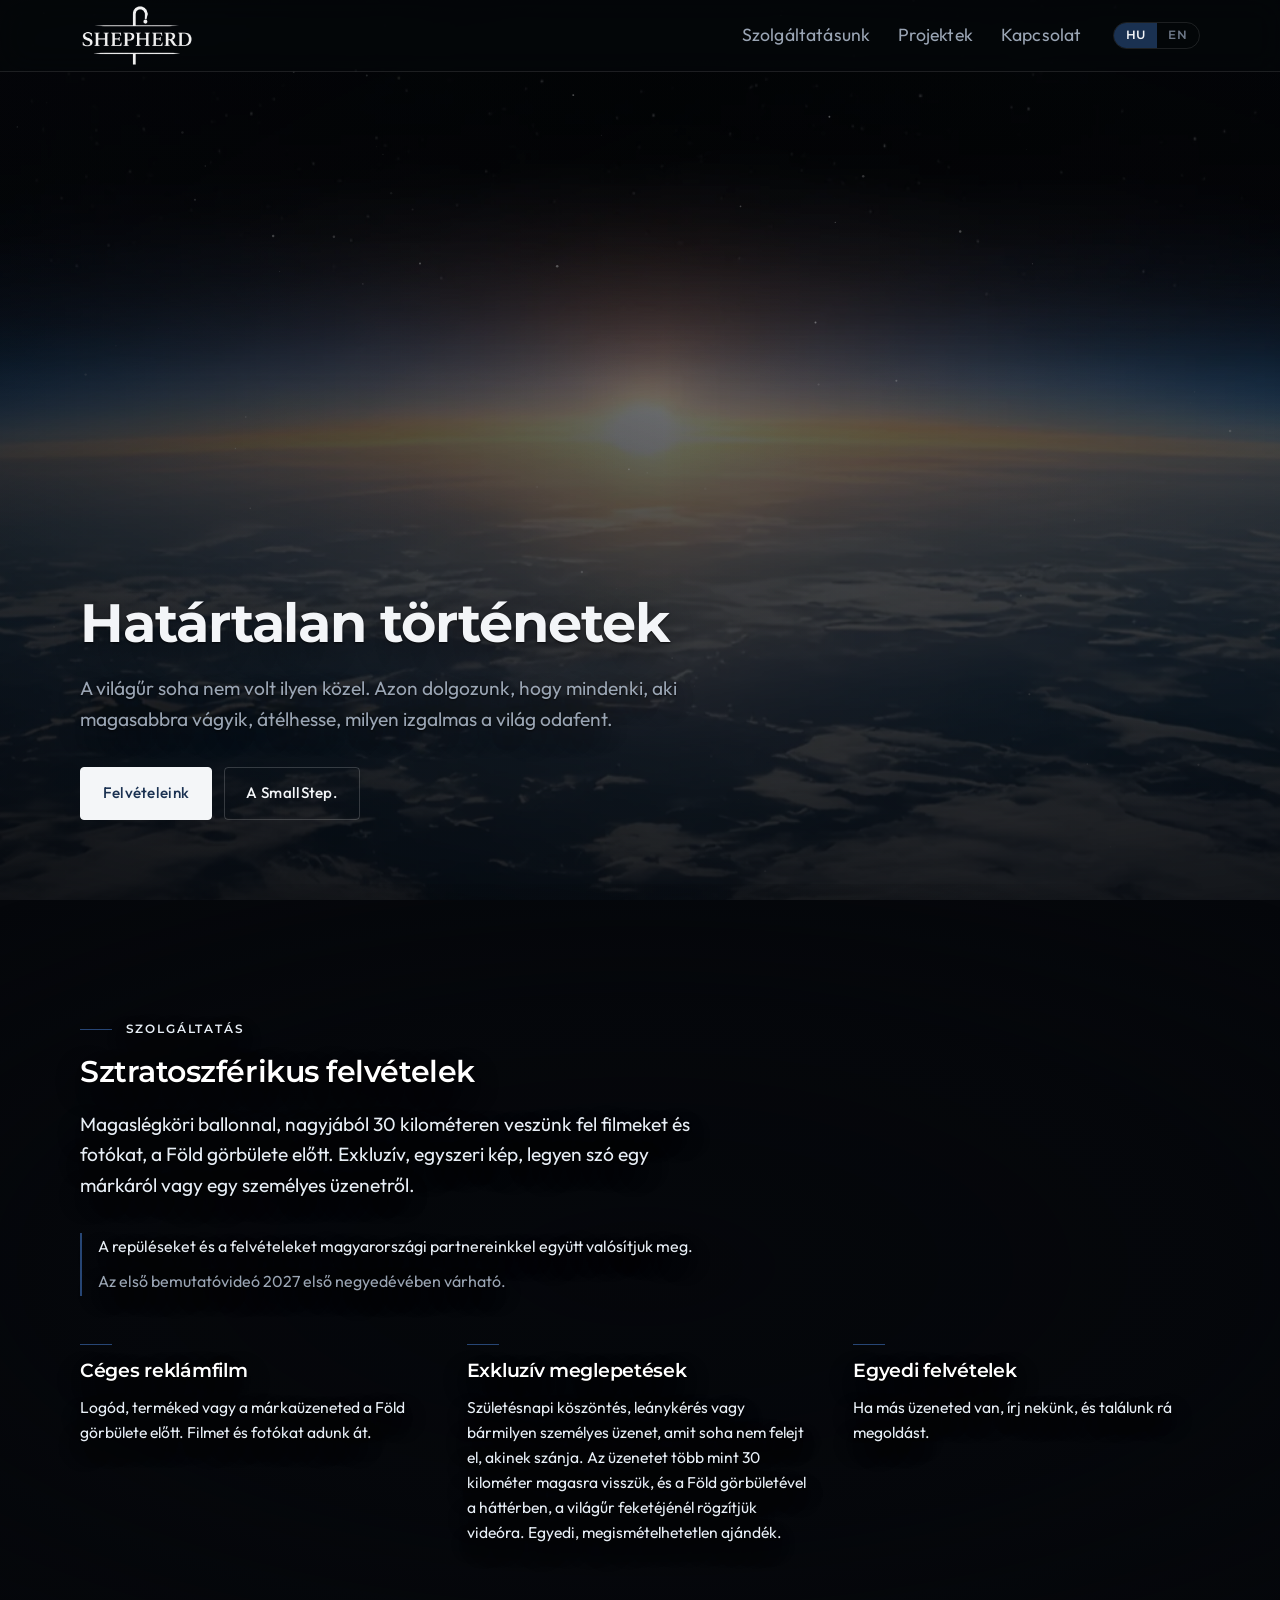
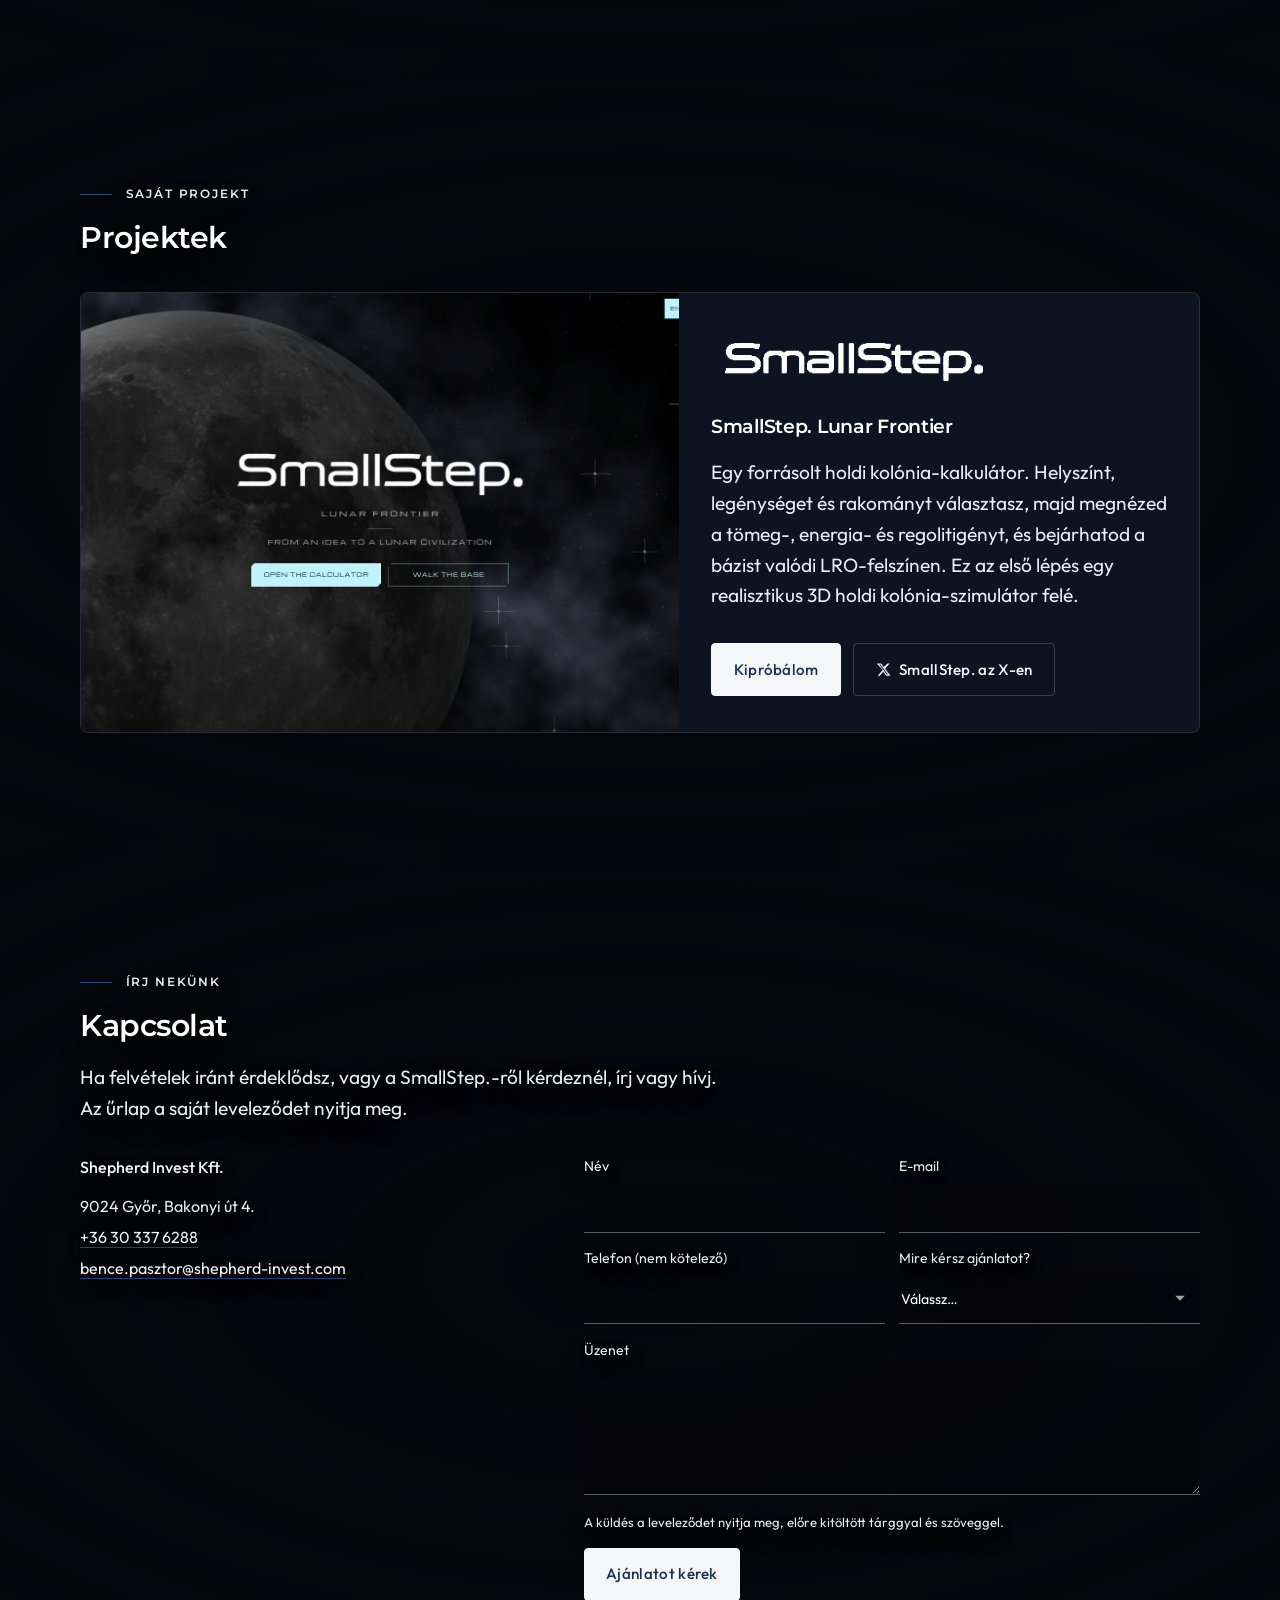
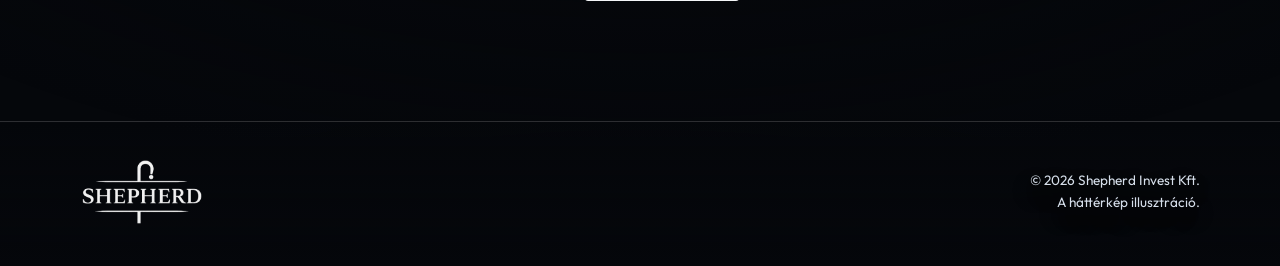
==== commit a5f2b770: "Change the hero motto to Határtalan történetek. The English line is Boundless Stories. Font, size, a" ====
--- a/index.html
+++ b/index.html
@@ -23,7 +23,7 @@
   <link rel="preconnect" href="https://fonts.googleapis.com">
   <link rel="preconnect" href="https://fonts.gstatic.com" crossorigin>
   <link href="https://fonts.googleapis.com/css2?family=Montserrat:wght@600;700&family=Outfit:wght@300;400;500;600&display=swap" rel="stylesheet">
-  <link rel="stylesheet" href="/css/style.css?v=20261113p">
+  <link rel="stylesheet" href="/css/style.css?v=20261113q">
 </head>
 <body>
   <div class="earth-bg" id="earthBg" aria-hidden="true">
@@ -57,7 +57,7 @@
     <section class="hero" id="top">
       <div class="wrap">
         <div class="hero-copy">
-          <h1 data-i18n="hero.title">Végtelen történet</h1>
+          <h1 data-i18n="hero.title">Határtalan történetek</h1>
           <p class="lead" data-i18n="hero.lead">A világűr soha nem volt ilyen közel. Azon dolgozunk, hogy mindenki, aki magasabbra vágyik, átélhesse, milyen izgalmas a világ odafent.</p>
           <div class="btn-row">
             <a class="btn btn-primary" href="#filming" data-i18n="hero.cta1">Felvételeink</a>
@@ -189,6 +189,6 @@
     </div>
   </footer>
 
-  <script src="/js/main.js?v=20261113p"></script>
+  <script src="/js/main.js?v=20261113q"></script>
 </body>
 </html>
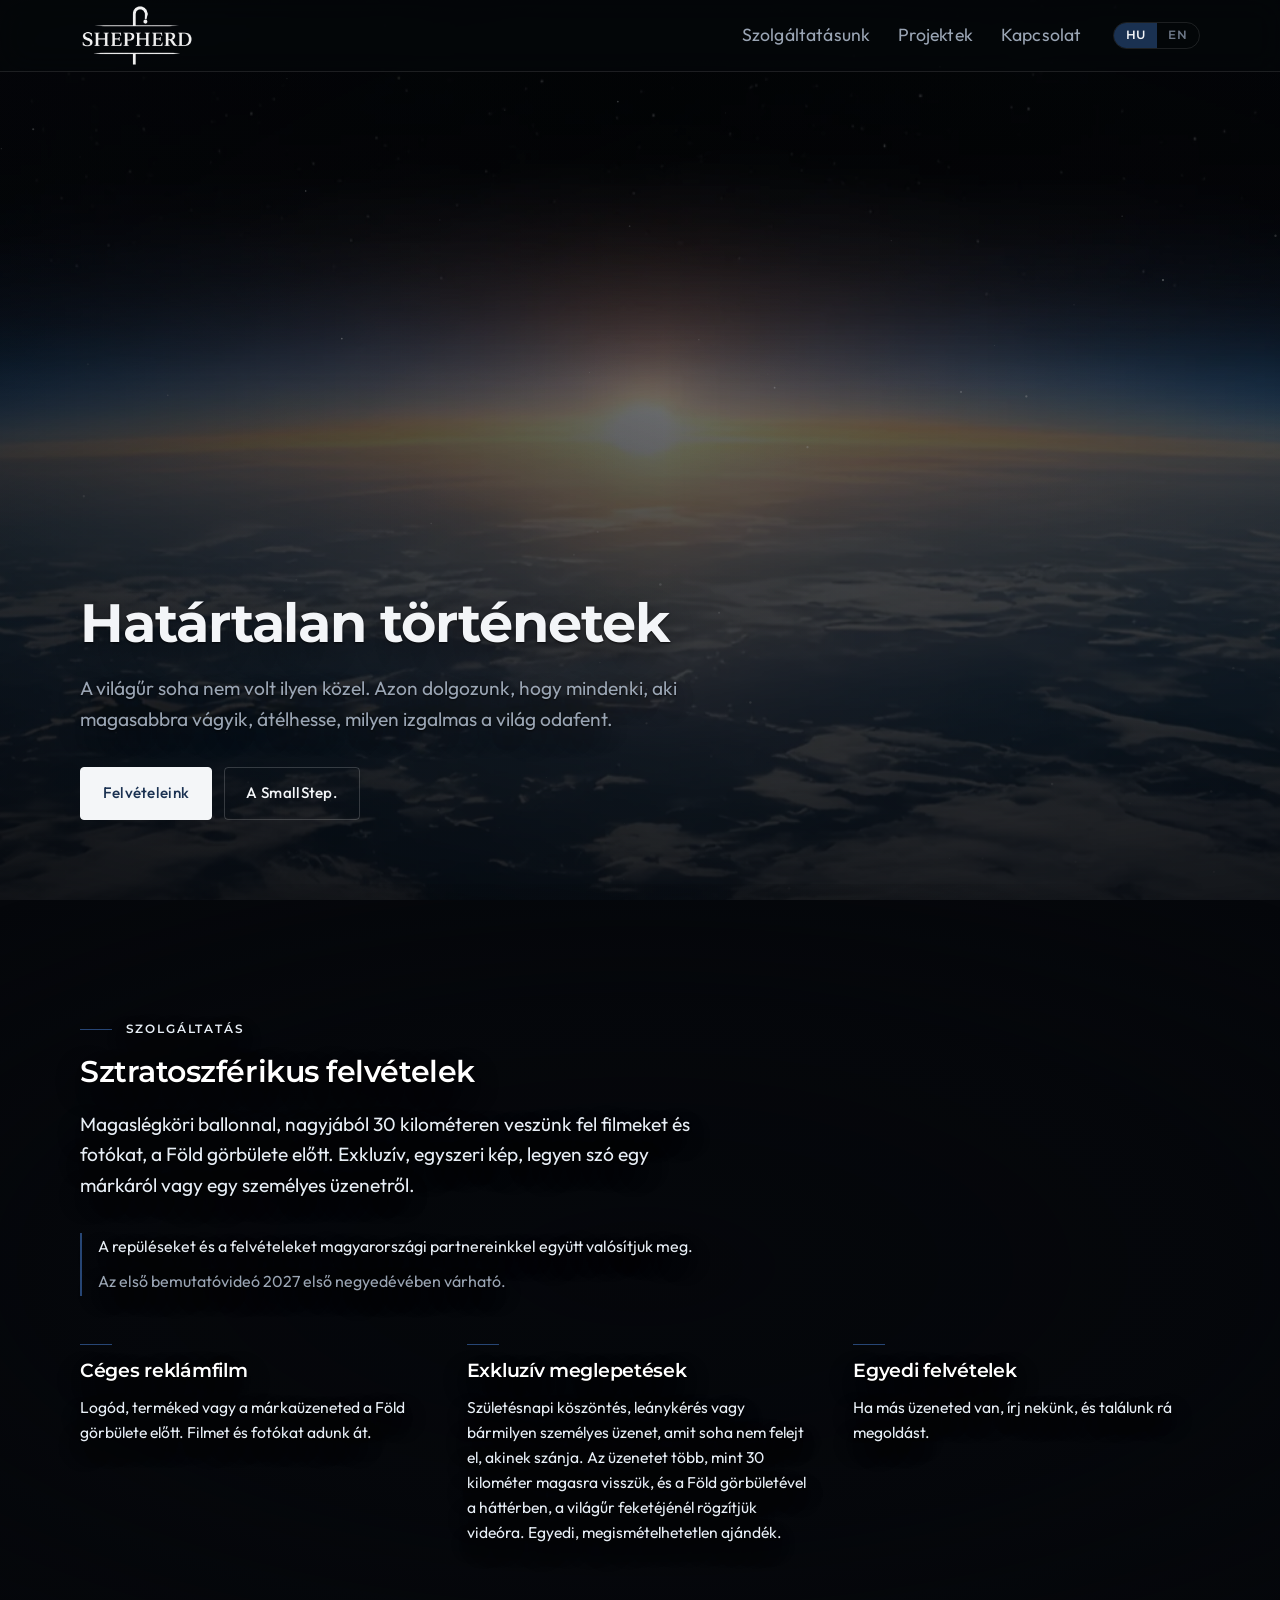
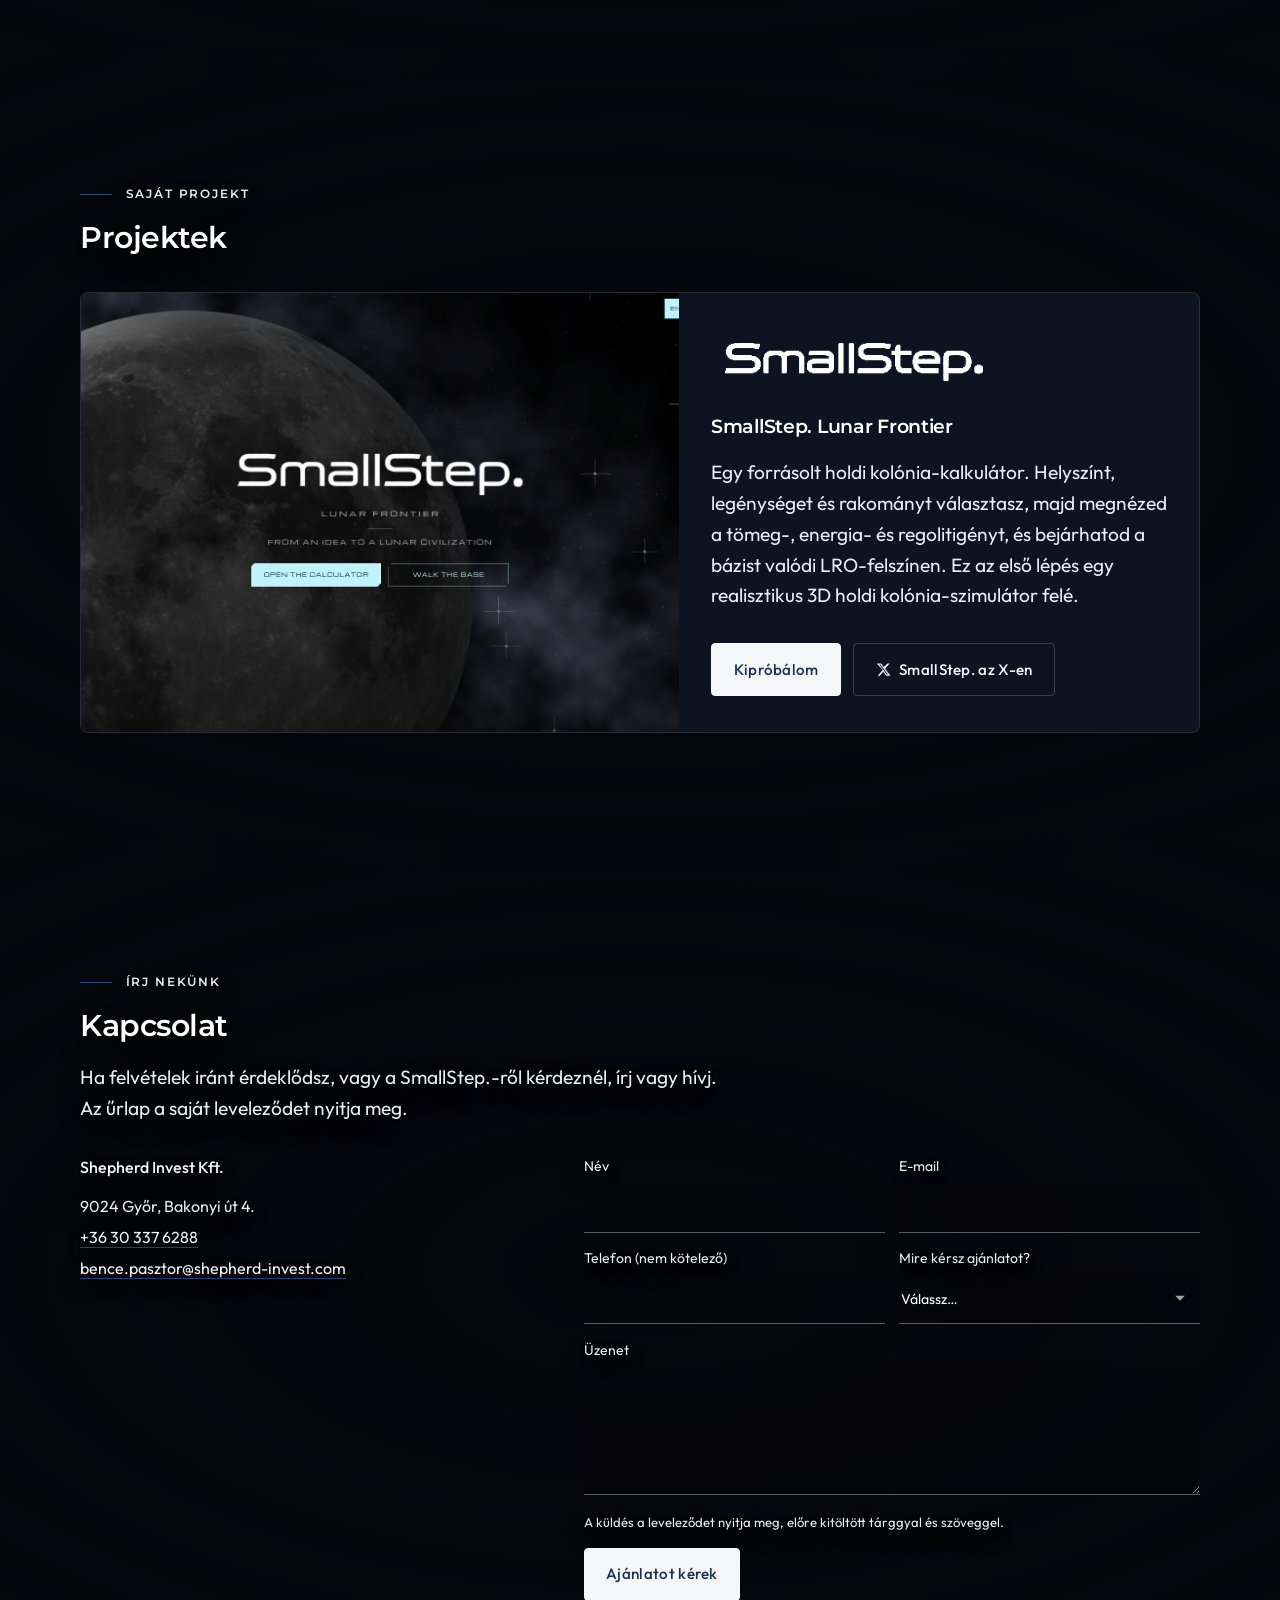
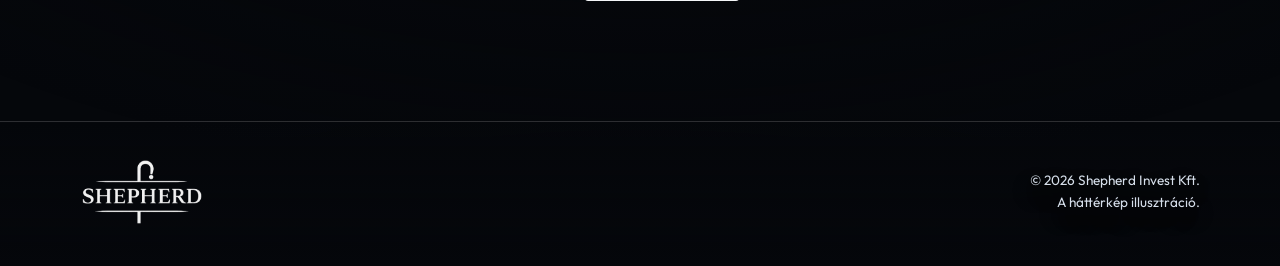
==== commit bda1543a: "Add the comma in the Hungarian comparison több, mint. The surprise-card sentence is the only több mi" ====
--- a/index.html
+++ b/index.html
@@ -23,7 +23,7 @@
   <link rel="preconnect" href="https://fonts.googleapis.com">
   <link rel="preconnect" href="https://fonts.gstatic.com" crossorigin>
   <link href="https://fonts.googleapis.com/css2?family=Montserrat:wght@600;700&family=Outfit:wght@300;400;500;600&display=swap" rel="stylesheet">
-  <link rel="stylesheet" href="/css/style.css?v=20261113q">
+  <link rel="stylesheet" href="/css/style.css?v=20261113r">
 </head>
 <body>
   <div class="earth-bg" id="earthBg" aria-hidden="true">
@@ -86,7 +86,7 @@
           </article>
           <article class="card reveal">
             <h3 data-i18n="film.o2.t">Exkluzív meglepetések</h3>
-            <p data-i18n="film.o2.x">Születésnapi köszöntés, leánykérés vagy bármilyen személyes üzenet, amit soha nem felejt el, akinek szánja. Az üzenetet több mint 30 kilométer magasra visszük, és a Föld görbületével a háttérben, a világűr feketéjénél rögzítjük videóra. Egyedi, megismételhetetlen ajándék.</p>
+            <p data-i18n="film.o2.x">Születésnapi köszöntés, leánykérés vagy bármilyen személyes üzenet, amit soha nem felejt el, akinek szánja. Az üzenetet több, mint 30 kilométer magasra visszük, és a Föld görbületével a háttérben, a világűr feketéjénél rögzítjük videóra. Egyedi, megismételhetetlen ajándék.</p>
           </article>
           <article class="card reveal">
             <h3 data-i18n="film.o3.t">Egyedi felvételek</h3>
@@ -189,6 +189,6 @@
     </div>
   </footer>
 
-  <script src="/js/main.js?v=20261113q"></script>
+  <script src="/js/main.js?v=20261113r"></script>
 </body>
 </html>
